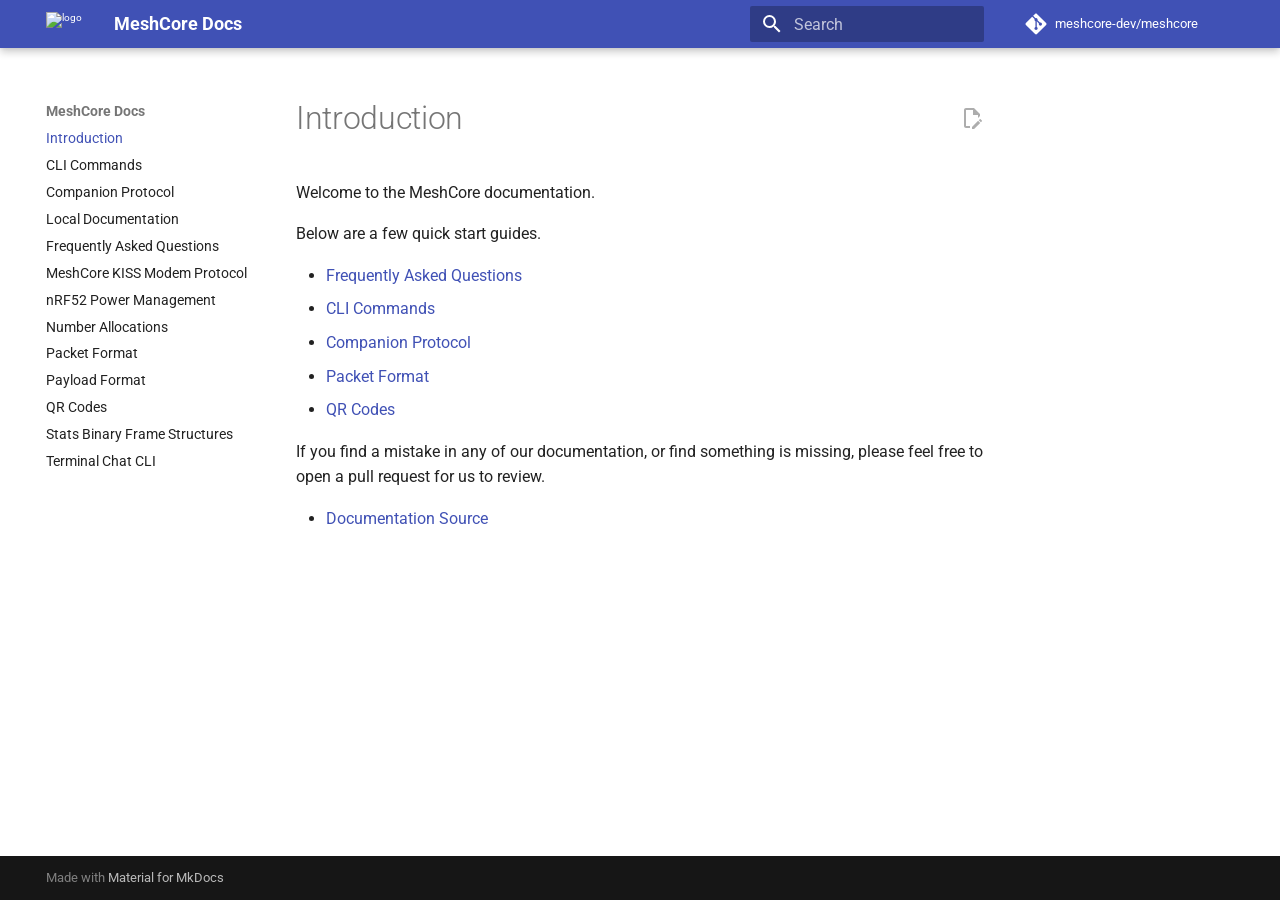
==== index.html @ 92b9f3ec "deploy: 4cf325d2e4109fc4795c13007605b199d496dbca" ====
<!doctype html>
<html lang="en" class="no-js">
  <head>
    
      <meta charset="utf-8">
      <meta name="viewport" content="width=device-width,initial-scale=1">
      
        <meta name="description" content="Documentation for the open source MeshCore firmware">
      
      
      
        <link rel="canonical" href="https://meshcore-dev.github.io/meshcore/">
      
      
      
        <link rel="next" href="cli_commands/">
      
      
        
      
      
      <link rel="icon" href="assets/images/favicon.png">
      <meta name="generator" content="mkdocs-1.6.1, mkdocs-material-9.7.7">
    
    
      
        <title>MeshCore Docs</title>
      
    
    
      <link rel="stylesheet" href="assets/stylesheets/main.ec1eaa64.min.css">
      
      


    
    
      
    
    
      
        
        
        <link rel="preconnect" href="https://fonts.gstatic.com" crossorigin>
        <link rel="stylesheet" href="https://fonts.googleapis.com/css?family=Roboto:300,300i,400,400i,700,700i%7CRoboto+Mono:400,400i,700,700i&display=fallback">
        <style>:root{--md-text-font:"Roboto";--md-code-font:"Roboto Mono"}</style>
      
    
    
      <link rel="stylesheet" href="_stylesheets/extra.css">
    
    <script>__md_scope=new URL(".",location),__md_hash=e=>[...e].reduce(((e,_)=>(e<<5)-e+_.charCodeAt(0)),0),__md_get=(e,_=localStorage,t=__md_scope)=>JSON.parse(_.getItem(t.pathname+"."+e)),__md_set=(e,_,t=localStorage,a=__md_scope)=>{try{t.setItem(a.pathname+"."+e,JSON.stringify(_))}catch(e){}}</script>
    
      

    
    
  </head>
  
  
    <body dir="ltr">
  
    
    <input class="md-toggle" data-md-toggle="drawer" type="checkbox" id="__drawer" autocomplete="off">
    <input class="md-toggle" data-md-toggle="search" type="checkbox" id="__search" autocomplete="off">
    <label class="md-overlay" for="__drawer"></label>
    <div data-md-component="skip">
      
        
        <a href="#introduction" class="md-skip">
          Skip to content
        </a>
      
    </div>
    <div data-md-component="announce">
      
    </div>
    
    
      

  

<header class="md-header md-header--shadow" data-md-component="header">
  <nav class="md-header__inner md-grid" aria-label="Header">
    <a href="." title="MeshCore Docs" class="md-header__button md-logo" aria-label="MeshCore Docs" data-md-component="logo">
      
  <img src="_assets/meshcore.svg" alt="logo">

    </a>
    <label class="md-header__button md-icon" for="__drawer">
      
      <svg xmlns="http://www.w3.org/2000/svg" viewBox="0 0 24 24"><path d="M3 6h18v2H3zm0 5h18v2H3zm0 5h18v2H3z"/></svg>
    </label>
    <div class="md-header__title" data-md-component="header-title">
      <div class="md-header__ellipsis">
        <div class="md-header__topic">
          <span class="md-ellipsis">
            MeshCore Docs
          </span>
        </div>
        <div class="md-header__topic" data-md-component="header-topic">
          <span class="md-ellipsis">
            
              Introduction
            
          </span>
        </div>
      </div>
    </div>
    
    
      <script>var palette=__md_get("__palette");if(palette&&palette.color){if("(prefers-color-scheme)"===palette.color.media){var media=matchMedia("(prefers-color-scheme: light)"),input=document.querySelector(media.matches?"[data-md-color-media='(prefers-color-scheme: light)']":"[data-md-color-media='(prefers-color-scheme: dark)']");palette.color.media=input.getAttribute("data-md-color-media"),palette.color.scheme=input.getAttribute("data-md-color-scheme"),palette.color.primary=input.getAttribute("data-md-color-primary"),palette.color.accent=input.getAttribute("data-md-color-accent")}for(var[key,value]of Object.entries(palette.color))document.body.setAttribute("data-md-color-"+key,value)}</script>
    
    
    
      
      
        <label class="md-header__button md-icon" for="__search">
          
          <svg xmlns="http://www.w3.org/2000/svg" viewBox="0 0 24 24"><path d="M9.5 3A6.5 6.5 0 0 1 16 9.5c0 1.61-.59 3.09-1.56 4.23l.27.27h.79l5 5-1.5 1.5-5-5v-.79l-.27-.27A6.52 6.52 0 0 1 9.5 16 6.5 6.5 0 0 1 3 9.5 6.5 6.5 0 0 1 9.5 3m0 2C7 5 5 7 5 9.5S7 14 9.5 14 14 12 14 9.5 12 5 9.5 5"/></svg>
        </label>
        <div class="md-search" data-md-component="search" role="dialog">
  <label class="md-search__overlay" for="__search"></label>
  <div class="md-search__inner" role="search">
    <form class="md-search__form" name="search">
      <input type="text" class="md-search__input" name="query" aria-label="Search" placeholder="Search" autocapitalize="off" autocorrect="off" autocomplete="off" spellcheck="false" data-md-component="search-query" required>
      <label class="md-search__icon md-icon" for="__search">
        
        <svg xmlns="http://www.w3.org/2000/svg" viewBox="0 0 24 24"><path d="M9.5 3A6.5 6.5 0 0 1 16 9.5c0 1.61-.59 3.09-1.56 4.23l.27.27h.79l5 5-1.5 1.5-5-5v-.79l-.27-.27A6.52 6.52 0 0 1 9.5 16 6.5 6.5 0 0 1 3 9.5 6.5 6.5 0 0 1 9.5 3m0 2C7 5 5 7 5 9.5S7 14 9.5 14 14 12 14 9.5 12 5 9.5 5"/></svg>
        
        <svg xmlns="http://www.w3.org/2000/svg" viewBox="0 0 24 24"><path d="M20 11v2H8l5.5 5.5-1.42 1.42L4.16 12l7.92-7.92L13.5 5.5 8 11z"/></svg>
      </label>
      <nav class="md-search__options" aria-label="Search">
        
        <button type="reset" class="md-search__icon md-icon" title="Clear" aria-label="Clear" tabindex="-1">
          
          <svg xmlns="http://www.w3.org/2000/svg" viewBox="0 0 24 24"><path d="M19 6.41 17.59 5 12 10.59 6.41 5 5 6.41 10.59 12 5 17.59 6.41 19 12 13.41 17.59 19 19 17.59 13.41 12z"/></svg>
        </button>
      </nav>
      
        <div class="md-search__suggest" data-md-component="search-suggest"></div>
      
    </form>
    <div class="md-search__output">
      <div class="md-search__scrollwrap" tabindex="0" data-md-scrollfix>
        <div class="md-search-result" data-md-component="search-result">
          <div class="md-search-result__meta">
            Initializing search
          </div>
          <ol class="md-search-result__list" role="presentation"></ol>
        </div>
      </div>
    </div>
  </div>
</div>
      
    
    
      <div class="md-header__source">
        <a href="https://github.com/meshcore-dev/meshcore/" title="Go to repository" class="md-source" data-md-component="source">
  <div class="md-source__icon md-icon">
    
    <svg xmlns="http://www.w3.org/2000/svg" viewBox="0 0 448 512"><!--! Font Awesome Free 7.1.0 by @fontawesome - https://fontawesome.com License - https://fontawesome.com/license/free (Icons: CC BY 4.0, Fonts: SIL OFL 1.1, Code: MIT License) Copyright 2025 Fonticons, Inc.--><path d="M439.6 236.1 244 40.5c-5.4-5.5-12.8-8.5-20.4-8.5s-15 3-20.4 8.4L162.5 81l51.5 51.5c27.1-9.1 52.7 16.8 43.4 43.7l49.7 49.7c34.2-11.8 61.2 31 35.5 56.7-26.5 26.5-70.2-2.9-56-37.3L240.3 199v121.9c25.3 12.5 22.3 41.8 9.1 55-6.4 6.4-15.2 10.1-24.3 10.1s-17.8-3.6-24.3-10.1c-17.6-17.6-11.1-46.9 11.2-56v-123c-20.8-8.5-24.6-30.7-18.6-45L142.6 101 8.5 235.1C3 240.6 0 247.9 0 255.5s3 15 8.5 20.4l195.6 195.7c5.4 5.4 12.7 8.4 20.4 8.4s15-3 20.4-8.4l194.7-194.7c5.4-5.4 8.4-12.8 8.4-20.4s-3-15-8.4-20.4"/></svg>
  </div>
  <div class="md-source__repository">
    meshcore-dev/meshcore
  </div>
</a>
      </div>
    
  </nav>
  
</header>
    
    <div class="md-container" data-md-component="container">
      
      
        
          
        
      
      <main class="md-main" data-md-component="main">
        <div class="md-main__inner md-grid">
          
            
              
              <div class="md-sidebar md-sidebar--primary" data-md-component="sidebar" data-md-type="navigation" >
                <div class="md-sidebar__scrollwrap">
                  <div class="md-sidebar__inner">
                    



<nav class="md-nav md-nav--primary" aria-label="Navigation" data-md-level="0">
  <label class="md-nav__title" for="__drawer">
    <a href="." title="MeshCore Docs" class="md-nav__button md-logo" aria-label="MeshCore Docs" data-md-component="logo">
      
  <img src="_assets/meshcore.svg" alt="logo">

    </a>
    MeshCore Docs
  </label>
  
    <div class="md-nav__source">
      <a href="https://github.com/meshcore-dev/meshcore/" title="Go to repository" class="md-source" data-md-component="source">
  <div class="md-source__icon md-icon">
    
    <svg xmlns="http://www.w3.org/2000/svg" viewBox="0 0 448 512"><!--! Font Awesome Free 7.1.0 by @fontawesome - https://fontawesome.com License - https://fontawesome.com/license/free (Icons: CC BY 4.0, Fonts: SIL OFL 1.1, Code: MIT License) Copyright 2025 Fonticons, Inc.--><path d="M439.6 236.1 244 40.5c-5.4-5.5-12.8-8.5-20.4-8.5s-15 3-20.4 8.4L162.5 81l51.5 51.5c27.1-9.1 52.7 16.8 43.4 43.7l49.7 49.7c34.2-11.8 61.2 31 35.5 56.7-26.5 26.5-70.2-2.9-56-37.3L240.3 199v121.9c25.3 12.5 22.3 41.8 9.1 55-6.4 6.4-15.2 10.1-24.3 10.1s-17.8-3.6-24.3-10.1c-17.6-17.6-11.1-46.9 11.2-56v-123c-20.8-8.5-24.6-30.7-18.6-45L142.6 101 8.5 235.1C3 240.6 0 247.9 0 255.5s3 15 8.5 20.4l195.6 195.7c5.4 5.4 12.7 8.4 20.4 8.4s15-3 20.4-8.4l194.7-194.7c5.4-5.4 8.4-12.8 8.4-20.4s-3-15-8.4-20.4"/></svg>
  </div>
  <div class="md-source__repository">
    meshcore-dev/meshcore
  </div>
</a>
    </div>
  
  <ul class="md-nav__list" data-md-scrollfix>
    
      
      
  
  
    
  
  
  
    <li class="md-nav__item md-nav__item--active">
      
      <input class="md-nav__toggle md-toggle" type="checkbox" id="__toc">
      
      
        
      
      
      <a href="." class="md-nav__link md-nav__link--active">
        
  
  
  <span class="md-ellipsis">
    
  
    Introduction
  

    
  </span>
  
  

      </a>
      
    </li>
  

    
      
      
  
  
  
  
    <li class="md-nav__item">
      <a href="cli_commands/" class="md-nav__link">
        
  
  
  <span class="md-ellipsis">
    
  
    CLI Commands
  

    
  </span>
  
  

      </a>
    </li>
  

    
      
      
  
  
  
  
    <li class="md-nav__item">
      <a href="companion_protocol/" class="md-nav__link">
        
  
  
  <span class="md-ellipsis">
    
  
    Companion Protocol
  

    
  </span>
  
  

      </a>
    </li>
  

    
      
      
  
  
  
  
    <li class="md-nav__item">
      <a href="docs/" class="md-nav__link">
        
  
  
  <span class="md-ellipsis">
    
  
    Local Documentation
  

    
  </span>
  
  

      </a>
    </li>
  

    
      
      
  
  
  
  
    <li class="md-nav__item">
      <a href="faq/" class="md-nav__link">
        
  
  
  <span class="md-ellipsis">
    
  
    Frequently Asked Questions
  

    
  </span>
  
  

      </a>
    </li>
  

    
      
      
  
  
  
  
    <li class="md-nav__item">
      <a href="kiss_modem_protocol/" class="md-nav__link">
        
  
  
  <span class="md-ellipsis">
    
  
    MeshCore KISS Modem Protocol
  

    
  </span>
  
  

      </a>
    </li>
  

    
      
      
  
  
  
  
    <li class="md-nav__item">
      <a href="nrf52_power_management/" class="md-nav__link">
        
  
  
  <span class="md-ellipsis">
    
  
    nRF52 Power Management
  

    
  </span>
  
  

      </a>
    </li>
  

    
      
      
  
  
  
  
    <li class="md-nav__item">
      <a href="number_allocations/" class="md-nav__link">
        
  
  
  <span class="md-ellipsis">
    
  
    Number Allocations
  

    
  </span>
  
  

      </a>
    </li>
  

    
      
      
  
  
  
  
    <li class="md-nav__item">
      <a href="packet_format/" class="md-nav__link">
        
  
  
  <span class="md-ellipsis">
    
  
    Packet Format
  

    
  </span>
  
  

      </a>
    </li>
  

    
      
      
  
  
  
  
    <li class="md-nav__item">
      <a href="payloads/" class="md-nav__link">
        
  
  
  <span class="md-ellipsis">
    
  
    Payload Format
  

    
  </span>
  
  

      </a>
    </li>
  

    
      
      
  
  
  
  
    <li class="md-nav__item">
      <a href="qr_codes/" class="md-nav__link">
        
  
  
  <span class="md-ellipsis">
    
  
    QR Codes
  

    
  </span>
  
  

      </a>
    </li>
  

    
      
      
  
  
  
  
    <li class="md-nav__item">
      <a href="stats_binary_frames/" class="md-nav__link">
        
  
  
  <span class="md-ellipsis">
    
  
    Stats Binary Frame Structures
  

    
  </span>
  
  

      </a>
    </li>
  

    
      
      
  
  
  
  
    <li class="md-nav__item">
      <a href="terminal_chat_cli/" class="md-nav__link">
        
  
  
  <span class="md-ellipsis">
    
  
    Terminal Chat CLI
  

    
  </span>
  
  

      </a>
    </li>
  

    
  </ul>
</nav>
                  </div>
                </div>
              </div>
            
            
              
              <div class="md-sidebar md-sidebar--secondary" data-md-component="sidebar" data-md-type="toc" >
                <div class="md-sidebar__scrollwrap">
                  <div class="md-sidebar__inner">
                    

<nav class="md-nav md-nav--secondary" aria-label="Table of contents">
  
  
  
    
  
  
</nav>
                  </div>
                </div>
              </div>
            
          
          
            <div class="md-content" data-md-component="content">
              
              <article class="md-content__inner md-typeset">
                
                  


  
    <a href="https://github.com/meshcore-dev/meshcore/edit/main/docs/index.md" title="Edit this page" class="md-content__button md-icon" rel="edit">
      
      <svg xmlns="http://www.w3.org/2000/svg" viewBox="0 0 24 24"><path d="M10 20H6V4h7v5h5v3.1l2-2V8l-6-6H6c-1.1 0-2 .9-2 2v16c0 1.1.9 2 2 2h4zm10.2-7c.1 0 .3.1.4.2l1.3 1.3c.2.2.2.6 0 .8l-1 1-2.1-2.1 1-1c.1-.1.2-.2.4-.2m0 3.9L14.1 23H12v-2.1l6.1-6.1z"/></svg>
    </a>
  
  


<h1 id="introduction">Introduction</h1>
<p>Welcome to the MeshCore documentation.</p>
<p>Below are a few quick start guides.</p>
<ul>
<li><a href="faq/">Frequently Asked Questions</a></li>
<li><a href="cli_commands/">CLI Commands</a></li>
<li><a href="companion_protocol/">Companion Protocol</a></li>
<li><a href="packet_format/">Packet Format</a></li>
<li><a href="qr_codes/">QR Codes</a></li>
</ul>
<p>If you find a mistake in any of our documentation, or find something is missing, please feel free to open a pull request for us to review.</p>
<ul>
<li><a href="https://github.com/meshcore-dev/MeshCore/tree/main/docs">Documentation Source</a></li>
</ul>












                
              </article>
            </div>
          
          
<script>var target=document.getElementById(location.hash.slice(1));target&&target.name&&(target.checked=target.name.startsWith("__tabbed_"))</script>
        </div>
        
      </main>
      
        <footer class="md-footer">
  
  <div class="md-footer-meta md-typeset">
    <div class="md-footer-meta__inner md-grid">
      <div class="md-copyright">
  
  
    Made with
    <a href="https://squidfunk.github.io/mkdocs-material/" target="_blank" rel="noopener">
      Material for MkDocs
    </a>
  
</div>
      
    </div>
  </div>
</footer>
      
    </div>
    <div class="md-dialog" data-md-component="dialog">
      <div class="md-dialog__inner md-typeset"></div>
    </div>
    
    
    
      
      
      <script id="__config" type="application/json">{"annotate": null, "base": ".", "features": ["content.action.edit", "content.code.copy", "search.highlight", "search.suggest"], "search": "assets/javascripts/workers/search.2c215733.min.js", "tags": null, "translations": {"clipboard.copied": "Copied to clipboard", "clipboard.copy": "Copy to clipboard", "search.result.more.one": "1 more on this page", "search.result.more.other": "# more on this page", "search.result.none": "No matching documents", "search.result.one": "1 matching document", "search.result.other": "# matching documents", "search.result.placeholder": "Type to start searching", "search.result.term.missing": "Missing", "select.version": "Select version"}, "version": null}</script>
    
    
      <script src="assets/javascripts/bundle.d7400e89.min.js"></script>
      
    
  </body>
</html>
---- assets/stylesheets/main.ec1eaa64.min.css ----
@charset "UTF-8";html{-webkit-text-size-adjust:none;-moz-text-size-adjust:none;text-size-adjust:none;box-sizing:border-box}*,:after,:before{box-sizing:inherit}@media (prefers-reduced-motion){*,:after,:before{transition:none!important}}body{margin:0}a,button,input,label{-webkit-tap-highlight-color:transparent}a{color:inherit;text-decoration:none}hr{border:0;box-sizing:initial;display:block;height:.05rem;overflow:visible;padding:0}small{font-size:80%}sub,sup{line-height:1em}img{border-style:none}table{border-collapse:initial;border-spacing:0}td,th{font-weight:400;vertical-align:top}button{background:#0000;border:0;font-family:inherit;font-size:inherit;margin:0;padding:0}input{border:0;outline:none}:root{--md-primary-fg-color:#4051b5;--md-primary-fg-color--light:#5d6cc0;--md-primary-fg-color--dark:#303fa1;--md-primary-bg-color:#fff;--md-primary-bg-color--light:#ffffffb3;--md-accent-fg-color:#526cfe;--md-accent-fg-color--transparent:#526cfe1a;--md-accent-bg-color:#fff;--md-accent-bg-color--light:#ffffffb3}[data-md-color-scheme=default]{color-scheme:light}[data-md-color-scheme=default] img[src$="#gh-dark-mode-only"],[data-md-color-scheme=default] img[src$="#only-dark"]{display:none}:root,[data-md-color-scheme=default]{--md-hue:225deg;--md-default-fg-color:#000000de;--md-default-fg-color--light:#0000008a;--md-default-fg-color--lighter:#00000052;--md-default-fg-color--lightest:#00000012;--md-default-bg-color:#fff;--md-default-bg-color--light:#ffffffb3;--md-default-bg-color--lighter:#ffffff4d;--md-default-bg-color--lightest:#ffffff1f;--md-code-fg-color:#36464e;--md-code-bg-color:#f5f5f5;--md-code-bg-color--light:#f5f5f5b3;--md-code-bg-color--lighter:#f5f5f54d;--md-code-hl-color:#4287ff;--md-code-hl-color--light:#4287ff1a;--md-code-hl-number-color:#d52a2a;--md-code-hl-special-color:#db1457;--md-code-hl-function-color:#a846b9;--md-code-hl-constant-color:#6e59d9;--md-code-hl-keyword-color:#3f6ec6;--md-code-hl-string-color:#1c7d4d;--md-code-hl-name-color:var(--md-code-fg-color);--md-code-hl-operator-color:var(--md-default-fg-color--light);--md-code-hl-punctuation-color:var(--md-default-fg-color--light);--md-code-hl-comment-color:var(--md-default-fg-color--light);--md-code-hl-generic-color:var(--md-default-fg-color--light);--md-code-hl-variable-color:var(--md-default-fg-color--light);--md-typeset-color:var(--md-default-fg-color);--md-typeset-a-color:var(--md-primary-fg-color);--md-typeset-del-color:#f5503d26;--md-typeset-ins-color:#0bd57026;--md-typeset-kbd-color:#fafafa;--md-typeset-kbd-accent-color:#fff;--md-typeset-kbd-border-color:#b8b8b8;--md-typeset-mark-color:#ffff0080;--md-typeset-table-color:#0000001f;--md-typeset-table-color--light:rgba(0,0,0,.035);--md-admonition-fg-color:var(--md-default-fg-color);--md-admonition-bg-color:var(--md-default-bg-color);--md-warning-fg-color:#000000de;--md-warning-bg-color:#ff9;--md-footer-fg-color:#fff;--md-footer-fg-color--light:#ffffffb3;--md-footer-fg-color--lighter:#ffffff73;--md-footer-bg-color:#000000de;--md-footer-bg-color--dark:#00000052;--md-shadow-z1:0 0.2rem 0.5rem #0000000d,0 0 0.05rem #0000001a;--md-shadow-z2:0 0.2rem 0.5rem #0000001a,0 0 0.05rem #00000040;--md-shadow-z3:0 0.2rem 0.5rem #0003,0 0 0.05rem #00000059}.md-icon svg{fill:currentcolor;display:block;height:1.2rem;width:1.2rem}body{-webkit-font-smoothing:antialiased;-moz-osx-font-smoothing:grayscale;--md-text-font-family:var(--md-text-font,_),-apple-system,BlinkMacSystemFont,Helvetica,Arial,sans-serif;--md-code-font-family:var(--md-code-font,_),SFMono-Regular,Consolas,Menlo,monospace}aside,body,input{font-feature-settings:"kern","liga";color:var(--md-typeset-color);font-family:var(--md-text-font-family)}code,kbd,pre{font-feature-settings:"kern";font-family:var(--md-code-font-family)}:root{--md-typeset-table-sort-icon:url('data:image/svg+xml;charset=utf-8,<svg xmlns="http://www.w3.org/2000/svg" viewBox="0 0 24 24"><path d="m18 21-4-4h3V7h-3l4-4 4 4h-3v10h3M2 19v-2h10v2M2 13v-2h7v2M2 7V5h4v2z"/></svg>');--md-typeset-table-sort-icon--asc:url('data:image/svg+xml;charset=utf-8,<svg xmlns="http://www.w3.org/2000/svg" viewBox="0 0 24 24"><path d="M19 17h3l-4 4-4-4h3V3h2M2 17h10v2H2M6 5v2H2V5m0 6h7v2H2z"/></svg>');--md-typeset-table-sort-icon--desc:url('data:image/svg+xml;charset=utf-8,<svg xmlns="http://www.w3.org/2000/svg" viewBox="0 0 24 24"><path d="M19 7h3l-4-4-4 4h3v14h2M2 17h10v2H2M6 5v2H2V5m0 6h7v2H2z"/></svg>')}.md-typeset{-webkit-print-color-adjust:exact;color-adjust:exact;font-size:.8rem;line-height:1.6;overflow-wrap:break-word}@media print{.md-typeset{font-size:.68rem}}.md-typeset blockquote,.md-typeset dl,.md-typeset figure,.md-typeset ol,.md-typeset pre,.md-typeset ul{margin-bottom:1em;margin-top:1em}.md-typeset h1{color:var(--md-default-fg-color--light);font-size:2em;line-height:1.3;margin:0 0 1.25em}.md-typeset h1,.md-typeset h2{font-weight:300;letter-spacing:-.01em}.md-typeset h2{font-size:1.5625em;line-height:1.4;margin:1.6em 0 .64em}.md-typeset h3{font-size:1.25em;font-weight:400;letter-spacing:-.01em;line-height:1.5;margin:1.6em 0 .8em}.md-typeset h2+h3{margin-top:.8em}.md-typeset h4{font-weight:700;letter-spacing:-.01em;margin:1em 0}.md-typeset h5,.md-typeset h6{color:var(--md-default-fg-color--light);font-size:.8em;font-weight:700;letter-spacing:-.01em;margin:1.25em 0}.md-typeset h5{text-transform:uppercase}.md-typeset h5 code{text-transform:none}.md-typeset hr{border-bottom:.05rem solid var(--md-default-fg-color--lightest);display:flow-root;margin:1.5em 0}.md-typeset a{color:var(--md-typeset-a-color);word-break:break-word}.md-typeset a,.md-typeset a:before{transition:color 125ms}.md-typeset a:focus,.md-typeset a:hover{color:var(--md-accent-fg-color)}.md-typeset a:focus code,.md-typeset a:hover code{background-color:var(--md-accent-fg-color--transparent);color:var(--md-accent-fg-color)}.md-typeset a code{color:var(--md-typeset-a-color)}.md-typeset a.focus-visible{outline-color:var(--md-accent-fg-color);outline-offset:.2rem}.md-typeset code,.md-typeset kbd,.md-typeset pre{color:var(--md-code-fg-color);direction:ltr;font-variant-ligatures:none;transition:background-color 125ms}@media print{.md-typeset code,.md-typeset kbd,.md-typeset pre{white-space:pre-wrap}}.md-typeset code{background-color:var(--md-code-bg-color);border-radius:.1rem;-webkit-box-decoration-break:clone;box-decoration-break:clone;font-size:.85em;padding:0 .2941176471em;transition:color 125ms,background-color 125ms;word-break:break-word}.md-typeset code:not(.focus-visible){-webkit-tap-highlight-color:transparent;outline:none}.md-typeset pre{display:flow-root;line-height:1.4;position:relative}.md-typeset pre>code{-webkit-box-decoration-break:slice;box-decoration-break:slice;box-shadow:none;display:block;margin:0;outline-color:var(--md-accent-fg-color);overflow:auto;padding:.7720588235em 1.1764705882em;scrollbar-color:var(--md-default-fg-color--lighter) #0000;scrollbar-width:thin;touch-action:auto;word-break:normal}.md-typeset pre>code:hover{scrollbar-color:var(--md-accent-fg-color) #0000}.md-typeset pre>code::-webkit-scrollbar{height:.2rem;width:.2rem}.md-typeset pre>code::-webkit-scrollbar-thumb{background-color:var(--md-default-fg-color--lighter)}.md-typeset pre>code::-webkit-scrollbar-thumb:hover{background-color:var(--md-accent-fg-color)}.md-typeset kbd{background-color:var(--md-typeset-kbd-color);border-radius:.1rem;box-shadow:0 .1rem 0 .05rem var(--md-typeset-kbd-border-color),0 .1rem 0 var(--md-typeset-kbd-border-color),0 -.1rem .2rem var(--md-typeset-kbd-accent-color) inset;color:var(--md-default-fg-color);display:inline-block;font-size:.75em;padding:0 .6666666667em;vertical-align:text-top;word-break:break-word}.md-typeset mark{background-color:var(--md-typeset-mark-color);-webkit-box-decoration-break:clone;box-decoration-break:clone;color:inherit;word-break:break-word}.md-typeset abbr{cursor:help;text-decoration:none}.md-typeset [data-preview],.md-typeset abbr{border-bottom:.05rem dotted var(--md-default-fg-color--light)}.md-typeset small{opacity:.75}[dir=ltr] .md-typeset sub,[dir=ltr] .md-typeset sup{margin-left:.078125em}[dir=rtl] .md-typeset sub,[dir=rtl] .md-typeset sup{margin-right:.078125em}[dir=ltr] .md-typeset blockquote{padding-left:.6rem}[dir=rtl] .md-typeset blockquote{padding-right:.6rem}[dir=ltr] .md-typeset blockquote{border-left:.2rem solid var(--md-default-fg-color--lighter)}[dir=rtl] .md-typeset blockquote{border-right:.2rem solid var(--md-default-fg-color--lighter)}.md-typeset blockquote{color:var(--md-default-fg-color--light);margin-left:0;margin-right:0}.md-typeset ul{list-style-type:disc}.md-typeset ul[type]{list-style-type:revert-layer}[dir=ltr] .md-typeset ol,[dir=ltr] .md-typeset ul{margin-left:.625em}[dir=rtl] .md-typeset ol,[dir=rtl] .md-typeset ul{margin-right:.625em}.md-typeset ol,.md-typeset ul{padding:0}.md-typeset ol:not([hidden]),.md-typeset ul:not([hidden]){display:flow-root}.md-typeset ol ol,.md-typeset ul ol{list-style-type:lower-alpha}.md-typeset ol ol ol,.md-typeset ul ol ol{list-style-type:lower-roman}.md-typeset ol ol ol ol,.md-typeset ul ol ol ol{list-style-type:upper-alpha}.md-typeset ol ol ol ol ol,.md-typeset ul ol ol ol ol{list-style-type:upper-roman}.md-typeset ol[type],.md-typeset ul[type]{list-style-type:revert-layer}[dir=ltr] .md-typeset ol li,[dir=ltr] .md-typeset ul li{margin-left:1.25em}[dir=rtl] .md-typeset ol li,[dir=rtl] .md-typeset ul li{margin-right:1.25em}.md-typeset ol li,.md-typeset ul li{margin-bottom:.5em}.md-typeset ol li blockquote,.md-typeset ol li p,.md-typeset ul li blockquote,.md-typeset ul li p{margin:.5em 0}.md-typeset ol li:last-child,.md-typeset ul li:last-child{margin-bottom:0}[dir=ltr] .md-typeset ol li ol,[dir=ltr] .md-typeset ol li ul,[dir=ltr] .md-typeset ul li ol,[dir=ltr] .md-typeset ul li ul{margin-left:.625em}[dir=rtl] .md-typeset ol li ol,[dir=rtl] .md-typeset ol li ul,[dir=rtl] .md-typeset ul li ol,[dir=rtl] .md-typeset ul li ul{margin-right:.625em}.md-typeset ol li ol,.md-typeset ol li ul,.md-typeset ul li ol,.md-typeset ul li ul{margin-bottom:.5em;margin-top:.5em}[dir=ltr] .md-typeset dd{margin-left:1.875em}[dir=rtl] .md-typeset dd{margin-right:1.875em}.md-typeset dd{margin-bottom:1.5em;margin-top:1em}.md-typeset img,.md-typeset svg,.md-typeset video{height:auto;max-width:100%}.md-typeset img[align=left]{margin:1em 1em 1em 0}.md-typeset img[align=right]{margin:1em 0 1em 1em}.md-typeset img[align]:only-child{margin-top:0}.md-typeset figure{display:flow-root;margin:1em auto;max-width:100%;text-align:center;width:fit-content}.md-typeset figure img{display:block;margin:0 auto}.md-typeset figcaption{font-style:italic;margin:1em auto;max-width:24rem}.md-typeset iframe{max-width:100%}.md-typeset table:not([class]){background-color:var(--md-default-bg-color);border:.05rem solid var(--md-typeset-table-color);border-radius:.1rem;display:inline-block;font-size:.64rem;max-width:100%;overflow:auto;touch-action:auto}@media print{.md-typeset table:not([class]){display:table}}.md-typeset table:not([class])+*{margin-top:1.5em}.md-typeset table:not([class]) td>:first-child,.md-typeset table:not([class]) th>:first-child{margin-top:0}.md-typeset table:not([class]) td>:last-child,.md-typeset table:not([class]) th>:last-child{margin-bottom:0}.md-typeset table:not([class]) td:not([align]),.md-typeset table:not([class]) th:not([align]){text-align:left}[dir=rtl] .md-typeset table:not([class]) td:not([align]),[dir=rtl] .md-typeset table:not([class]) th:not([align]){text-align:right}.md-typeset table:not([class]) th{font-weight:700;min-width:5rem;padding:.9375em 1.25em;vertical-align:top}.md-typeset table:not([class]) td{border-top:.05rem solid var(--md-typeset-table-color);padding:.9375em 1.25em;vertical-align:top}.md-typeset table:not([class]) tbody tr{transition:background-color 125ms}.md-typeset table:not([class]) tbody tr:hover{background-color:var(--md-typeset-table-color--light);box-shadow:0 .05rem 0 var(--md-default-bg-color) inset}.md-typeset table:not([class]) a{word-break:normal}.md-typeset table th[role=columnheader]{cursor:pointer}[dir=ltr] .md-typeset table th[role=columnheader]:after{margin-left:.5em}[dir=rtl] .md-typeset table th[role=columnheader]:after{margin-right:.5em}.md-typeset table th[role=columnheader]:after{content:"";display:inline-block;height:1.2em;-webkit-mask-image:var(--md-typeset-table-sort-icon);mask-image:var(--md-typeset-table-sort-icon);-webkit-mask-repeat:no-repeat;mask-repeat:no-repeat;-webkit-mask-size:contain;mask-size:contain;transition:background-color 125ms;vertical-align:text-bottom;width:1.2em}.md-typeset table th[role=columnheader]:hover:after{background-color:var(--md-default-fg-color--lighter)}.md-typeset table th[role=columnheader][aria-sort=ascending]:after{background-color:var(--md-default-fg-color--light);-webkit-mask-image:var(--md-typeset-table-sort-icon--asc);mask-image:var(--md-typeset-table-sort-icon--asc)}.md-typeset table th[role=columnheader][aria-sort=descending]:after{background-color:var(--md-default-fg-color--light);-webkit-mask-image:var(--md-typeset-table-sort-icon--desc);mask-image:var(--md-typeset-table-sort-icon--desc)}.md-typeset__scrollwrap{margin:1em -.8rem;overflow-x:auto;touch-action:auto}.md-typeset__table{display:inline-block;margin-bottom:.5em;padding:0 .8rem}@media print{.md-typeset__table{display:block}}html .md-typeset__table table{display:table;margin:0;overflow:hidden;width:100%}@media screen and (max-width:44.984375em){.md-content__inner>pre{margin:1em -.8rem}.md-content__inner>pre code{border-radius:0}}.md-typeset .md-author{border-radius:100%;display:block;flex-shrink:0;height:1.6rem;overflow:hidden;position:relative;transition:color 125ms,transform 125ms;width:1.6rem}.md-typeset .md-author img{display:block}.md-typeset .md-author--more{background:var(--md-default-fg-color--lightest);color:var(--md-default-fg-color--lighter);font-size:.6rem;font-weight:700;line-height:1.6rem;text-align:center}.md-typeset .md-author--long{height:2.4rem;width:2.4rem}.md-typeset a.md-author{transform:scale(1)}.md-typeset a.md-author img{border-radius:100%;filter:grayscale(100%) opacity(75%);transition:filter 125ms}.md-typeset a.md-author:focus,.md-typeset a.md-author:hover{transform:scale(1.1);z-index:1}.md-typeset a.md-author:focus img,.md-typeset a.md-author:hover img{filter:grayscale(0)}.md-banner{background-color:var(--md-footer-bg-color);color:var(--md-footer-fg-color);overflow:auto}@media print{.md-banner{display:none}}.md-banner--warning{background-color:var(--md-warning-bg-color);color:var(--md-warning-fg-color)}.md-banner__inner{font-size:.7rem;margin:.6rem auto;padding:0 .8rem}[dir=ltr] .md-banner__button{float:right}[dir=rtl] .md-banner__button{float:left}.md-banner__button{color:inherit;cursor:pointer;transition:opacity .25s}.no-js .md-banner__button{display:none}.md-banner__button:hover{opacity:.7}html{font-size:125%;height:100%;overflow-x:hidden}@media screen and (min-width:100em){html{font-size:137.5%}}@media screen and (min-width:125em){html{font-size:150%}}body{background-color:var(--md-default-bg-color);display:flex;flex-direction:column;font-size:.5rem;min-height:100%;position:relative;width:100%}@media print{body{display:block}}@media screen and (max-width:59.984375em){body[data-md-scrolllock]{position:fixed}}.md-grid{margin-left:auto;margin-right:auto;max-width:61rem}.md-container{display:flex;flex-direction:column;flex-grow:1}@media print{.md-container{display:block}}.md-main{flex-grow:1}.md-main__inner{display:flex;height:100%;margin-top:1.5rem}.md-ellipsis{overflow:hidden;text-overflow:ellipsis}.md-toggle{display:none}.md-option{height:0;opacity:0;position:absolute;width:0}.md-option:checked+label:not([hidden]){display:block}.md-option.focus-visible+label{outline-color:var(--md-accent-fg-color);outline-style:auto}.md-skip{background-color:var(--md-default-fg-color);border-radius:.1rem;color:var(--md-default-bg-color);font-size:.64rem;margin:.5rem;opacity:0;outline-color:var(--md-accent-fg-color);padding:.3rem .5rem;position:fixed;transform:translateY(.4rem);z-index:-1}.md-skip:focus{opacity:1;transform:translateY(0);transition:transform .25s cubic-bezier(.4,0,.2,1),opacity 175ms 75ms;z-index:10}@page{margin:25mm}:root{--md-clipboard-icon:url('data:image/svg+xml;charset=utf-8,<svg xmlns="http://www.w3.org/2000/svg" viewBox="0 0 24 24"><path d="M19 21H8V7h11m0-2H8a2 2 0 0 0-2 2v14a2 2 0 0 0 2 2h11a2 2 0 0 0 2-2V7a2 2 0 0 0-2-2m-3-4H4a2 2 0 0 0-2 2v14h2V3h12z"/></svg>')}.md-clipboard{border-radius:.1rem;color:var(--md-default-fg-color--lightest);cursor:pointer;height:1.5em;outline-color:var(--md-accent-fg-color);outline-offset:.1rem;transition:color .25s;width:1.5em;z-index:1}@media print{.md-clipboard{display:none}}.md-clipboard:not(.focus-visible){-webkit-tap-highlight-color:transparent;outline:none}:hover>.md-clipboard{color:var(--md-default-fg-color--light)}.md-clipboard:focus,.md-clipboard:hover{color:var(--md-accent-fg-color)}.md-clipboard:after{background-color:currentcolor;content:"";display:block;height:1.125em;margin:0 auto;-webkit-mask-image:var(--md-clipboard-icon);mask-image:var(--md-clipboard-icon);-webkit-mask-position:center;mask-position:center;-webkit-mask-repeat:no-repeat;mask-repeat:no-repeat;-webkit-mask-size:contain;mask-size:contain;width:1.125em}.md-clipboard--inline{cursor:pointer}.md-clipboard--inline code{transition:color .25s,background-color .25s}.md-clipboard--inline:focus code,.md-clipboard--inline:hover code{background-color:var(--md-accent-fg-color--transparent);color:var(--md-accent-fg-color)}:root{--md-code-select-icon:url('data:image/svg+xml;charset=utf-8,<svg xmlns="http://www.w3.org/2000/svg" viewBox="0 0 24 24"><path d="M19 19h-4v2h4c1.1 0 2-.9 2-2v-4h-2m0-12h-4v2h4v4h2V5c0-1.1-.9-2-2-2M5 5h4V3H5c-1.1 0-2 .9-2 2v4h2m0 6H3v4c0 1.1.9 2 2 2h4v-2H5zm2-4h2v2H7zm4 0h2v2h-2zm4 0h2v2h-2zM7 7h2v2H7zm4 0h2v2h-2zm4 0h2v2h-2zm-8 8h2v2H7zm4 0h2v2h-2zm4 0h2v2h-2z"/></svg>');--md-code-copy-icon:url('data:image/svg+xml;charset=utf-8,<svg xmlns="http://www.w3.org/2000/svg" viewBox="0 0 24 24"><path d="M19 21H8V7h11m0-2H8a2 2 0 0 0-2 2v14a2 2 0 0 0 2 2h11a2 2 0 0 0 2-2V7a2 2 0 0 0-2-2m-3-4H4a2 2 0 0 0-2 2v14h2V3h12z"/></svg>')}.md-typeset .md-code__content{display:grid}.md-code__nav{background-color:var(--md-code-bg-color--lighter);border-radius:.1rem;display:flex;gap:.2rem;padding:.2rem;position:absolute;right:.25em;top:.25em;transition:background-color .25s;z-index:1}:hover>.md-code__nav{background-color:var(--md-code-bg-color--light)}.md-code__button{color:var(--md-default-fg-color--lightest);cursor:pointer;display:block;height:1.5em;outline-color:var(--md-accent-fg-color);outline-offset:.1rem;transition:color .25s;width:1.5em}:hover>*>.md-code__button{color:var(--md-default-fg-color--light)}.md-code__button.focus-visible,.md-code__button:hover{color:var(--md-accent-fg-color)}.md-code__button--active{color:var(--md-default-fg-color)!important}.md-code__button:after{background-color:currentcolor;content:"";display:block;height:1.125em;margin:0 auto;-webkit-mask-position:center;mask-position:center;-webkit-mask-repeat:no-repeat;mask-repeat:no-repeat;-webkit-mask-size:contain;mask-size:contain;width:1.125em}.md-code__button[data-md-type=select]:after{-webkit-mask-image:var(--md-code-select-icon);mask-image:var(--md-code-select-icon)}.md-code__button[data-md-type=copy]:after{-webkit-mask-image:var(--md-code-copy-icon);mask-image:var(--md-code-copy-icon)}@keyframes consent{0%{opacity:0;transform:translateY(100%)}to{opacity:1;transform:translateY(0)}}@keyframes overlay{0%{opacity:0}to{opacity:1}}.md-consent__overlay{animation:overlay .25s both;-webkit-backdrop-filter:blur(.1rem);backdrop-filter:blur(.1rem);background-color:#0000008a;height:100%;opacity:1;position:fixed;top:0;width:100%;z-index:5}.md-consent__inner{animation:consent .5s cubic-bezier(.1,.7,.1,1) both;background-color:var(--md-default-bg-color);border:0;border-radius:.1rem;bottom:0;box-shadow:0 0 .2rem #0000001a,0 .2rem .4rem #0003;max-height:100%;overflow:auto;padding:0;position:fixed;width:100%;z-index:5}.md-consent__form{padding:.8rem}.md-consent__settings{display:none;margin:1em 0}input:checked+.md-consent__settings{display:block}.md-consent__controls{margin-bottom:.8rem}.md-typeset .md-consent__controls .md-button{display:inline}@media screen and (max-width:44.984375em){.md-typeset .md-consent__controls .md-button{display:block;margin-top:.4rem;text-align:center;width:100%}}.md-consent label{cursor:pointer}.md-content{flex-grow:1;min-width:0}.md-content__inner{margin:0 .8rem 1.2rem;padding-top:.6rem}@media screen and (min-width:76.25em){[dir=ltr] .md-sidebar--primary:not([hidden])~.md-content>.md-content__inner{margin-left:1.2rem}[dir=ltr] .md-sidebar--secondary:not([hidden])~.md-content>.md-content__inner,[dir=rtl] .md-sidebar--primary:not([hidden])~.md-content>.md-content__inner{margin-right:1.2rem}[dir=rtl] .md-sidebar--secondary:not([hidden])~.md-content>.md-content__inner{margin-left:1.2rem}}.md-content__inner:before{content:"";display:block;height:.4rem}.md-content__inner>:last-child{margin-bottom:0}[dir=ltr] .md-content__button{float:right}[dir=rtl] .md-content__button{float:left}[dir=ltr] .md-content__button{margin-left:.4rem}[dir=rtl] .md-content__button{margin-right:.4rem}.md-content__button{margin:.4rem 0;padding:0}@media print{.md-content__button{display:none}}.md-typeset .md-content__button{color:var(--md-default-fg-color--lighter)}.md-content__button svg{display:inline;vertical-align:top}[dir=rtl] .md-content__button svg{transform:scaleX(-1)}[dir=ltr] .md-dialog{right:.8rem}[dir=rtl] .md-dialog{left:.8rem}.md-dialog{background-color:var(--md-default-fg-color);border-radius:.1rem;bottom:.8rem;box-shadow:var(--md-shadow-z3);min-width:11.1rem;opacity:0;padding:.4rem .6rem;pointer-events:none;position:fixed;transform:translateY(100%);transition:transform 0ms .4s,opacity .4s;z-index:4}@media print{.md-dialog{display:none}}.md-dialog--active{opacity:1;pointer-events:auto;transform:translateY(0);transition:transform .4s cubic-bezier(.075,.85,.175,1),opacity .4s}.md-dialog__inner{color:var(--md-default-bg-color);font-size:.7rem}.md-feedback{margin:2em 0 1em;text-align:center}.md-feedback fieldset{border:none;margin:0;padding:0}.md-feedback__title{font-weight:700;margin:1em auto}.md-feedback__inner{position:relative}.md-feedback__list{display:flex;flex-wrap:wrap;place-content:baseline center;position:relative}.md-feedback__list:hover .md-icon:not(:disabled){color:var(--md-default-fg-color--lighter)}:disabled .md-feedback__list{min-height:1.8rem}.md-feedback__icon{color:var(--md-default-fg-color--light);cursor:pointer;flex-shrink:0;margin:0 .1rem;transition:color 125ms}.md-feedback__icon:not(:disabled).md-icon:hover{color:var(--md-accent-fg-color)}.md-feedback__icon:disabled{color:var(--md-default-fg-color--lightest);pointer-events:none}.md-feedback__note{opacity:0;position:relative;transform:translateY(.4rem);transition:transform .4s cubic-bezier(.1,.7,.1,1),opacity .15s}.md-feedback__note>*{margin:0 auto;max-width:16rem}:disabled .md-feedback__note{opacity:1;transform:translateY(0)}@media print{.md-feedback{display:none}}.md-footer{background-color:var(--md-footer-bg-color);color:var(--md-footer-fg-color)}@media print{.md-footer{display:none}}.md-footer__inner{justify-content:space-between;overflow:auto;padding:.2rem}.md-footer__inner:not([hidden]){display:flex}.md-footer__link{align-items:end;display:flex;flex-grow:0.01;margin-bottom:.4rem;margin-top:1rem;max-width:100%;outline-color:var(--md-accent-fg-color);overflow:hidden;transition:opacity .25s}.md-footer__link:focus,.md-footer__link:hover{opacity:.7}[dir=rtl] .md-footer__link svg{transform:scaleX(-1)}@media screen and (max-width:44.984375em){.md-footer__link--prev{flex-shrink:0}.md-footer__link--prev .md-footer__title{display:none}}[dir=ltr] .md-footer__link--next{margin-left:auto}[dir=rtl] .md-footer__link--next{margin-right:auto}.md-footer__link--next{text-align:right}[dir=rtl] .md-footer__link--next{text-align:left}.md-footer__title{flex-grow:1;font-size:.9rem;margin-bottom:.7rem;max-width:calc(100% - 2.4rem);padding:0 1rem;white-space:nowrap}.md-footer__button{margin:.2rem;padding:.4rem}.md-footer__direction{font-size:.64rem;opacity:.7}.md-footer-meta{background-color:var(--md-footer-bg-color--dark)}.md-footer-meta__inner{display:flex;flex-wrap:wrap;justify-content:space-between;padding:.2rem}html .md-footer-meta.md-typeset a{color:var(--md-footer-fg-color--light)}html .md-footer-meta.md-typeset a:focus,html .md-footer-meta.md-typeset a:hover{color:var(--md-footer-fg-color)}.md-copyright{color:var(--md-footer-fg-color--lighter);font-size:.64rem;margin:auto .6rem;padding:.4rem 0;width:100%}@media screen and (min-width:45em){.md-copyright{width:auto}}.md-copyright__highlight{color:var(--md-footer-fg-color--light)}.md-social{display:inline-flex;gap:.2rem;margin:0 .4rem;padding:.2rem 0 .6rem}@media screen and (min-width:45em){.md-social{padding:.6rem 0}}.md-social__link{display:inline-block;height:1.6rem;text-align:center;width:1.6rem}.md-social__link:before{line-height:1.9}.md-social__link svg{fill:currentcolor;max-height:.8rem;vertical-align:-25%}.md-typeset .md-button{border:.1rem solid;border-radius:.1rem;color:var(--md-primary-fg-color);cursor:pointer;display:inline-block;font-weight:700;padding:.625em 2em;transition:color 125ms,background-color 125ms,border-color 125ms}.md-typeset .md-button--primary{background-color:var(--md-primary-fg-color);border-color:var(--md-primary-fg-color);color:var(--md-primary-bg-color)}.md-typeset .md-button:focus,.md-typeset .md-button:hover{background-color:var(--md-accent-fg-color);border-color:var(--md-accent-fg-color);color:var(--md-accent-bg-color)}[dir=ltr] .md-typeset .md-input{border-top-left-radius:.1rem}[dir=ltr] .md-typeset .md-input,[dir=rtl] .md-typeset .md-input{border-top-right-radius:.1rem}[dir=rtl] .md-typeset .md-input{border-top-left-radius:.1rem}.md-typeset .md-input{border-bottom:.1rem solid var(--md-default-fg-color--lighter);box-shadow:var(--md-shadow-z1);font-size:.8rem;height:1.8rem;padding:0 .6rem;transition:border .25s,box-shadow .25s}.md-typeset .md-input:focus,.md-typeset .md-input:hover{border-bottom-color:var(--md-accent-fg-color);box-shadow:var(--md-shadow-z2)}.md-typeset .md-input--stretch{width:100%}.md-header{background-color:var(--md-primary-fg-color);box-shadow:0 0 .2rem #0000,0 .2rem .4rem #0000;color:var(--md-primary-bg-color);display:block;left:0;position:sticky;right:0;top:0;z-index:4}@media print{.md-header{display:none}}.md-header[hidden]{transform:translateY(-100%);transition:transform .25s cubic-bezier(.8,0,.6,1),box-shadow .25s}.md-header--shadow{box-shadow:0 0 .2rem #0000001a,0 .2rem .4rem #0003;transition:transform .25s cubic-bezier(.1,.7,.1,1),box-shadow .25s}.md-header__inner{align-items:center;display:flex;padding:0 .2rem}.md-header__button{color:currentcolor;cursor:pointer;margin:.2rem;outline-color:var(--md-accent-fg-color);padding:.4rem;position:relative;transition:opacity .25s;vertical-align:middle;z-index:1}.md-header__button:hover{opacity:.7}.md-header__button:not([hidden]){display:inline-block}.md-header__button:not(.focus-visible){-webkit-tap-highlight-color:transparent;outline:none}.md-header__button.md-logo{margin:.2rem;padding:.4rem}@media screen and (max-width:76.234375em){.md-header__button.md-logo{display:none}}.md-header__button.md-logo img,.md-header__button.md-logo svg{fill:currentcolor;display:block;height:1.2rem;width:auto}@media screen and (min-width:60em){.md-header__button[for=__search]{display:none}}.no-js .md-header__button[for=__search]{display:none}[dir=rtl] .md-header__button[for=__search] svg{transform:scaleX(-1)}@media screen and (min-width:76.25em){.md-header__button[for=__drawer]{display:none}}.md-header__topic{display:flex;max-width:100%;position:absolute;transition:transform .4s cubic-bezier(.1,.7,.1,1),opacity .15s;white-space:nowrap}.md-header__topic+.md-header__topic{opacity:0;pointer-events:none;transform:translateX(1.25rem);transition:transform .4s cubic-bezier(1,.7,.1,.1),opacity .15s;z-index:-1}[dir=rtl] .md-header__topic+.md-header__topic{transform:translateX(-1.25rem)}.md-header__topic:first-child{font-weight:700}[dir=ltr] .md-header__title{margin-left:1rem;margin-right:.4rem}[dir=rtl] .md-header__title{margin-left:.4rem;margin-right:1rem}.md-header__title{flex-grow:1;font-size:.9rem;height:2.4rem;line-height:2.4rem}.md-header__title--active .md-header__topic{opacity:0;pointer-events:none;transform:translateX(-1.25rem);transition:transform .4s cubic-bezier(1,.7,.1,.1),opacity .15s;z-index:-1}[dir=rtl] .md-header__title--active .md-header__topic{transform:translateX(1.25rem)}.md-header__title--active .md-header__topic+.md-header__topic{opacity:1;pointer-events:auto;transform:translateX(0);transition:transform .4s cubic-bezier(.1,.7,.1,1),opacity .15s;z-index:0}.md-header__title>.md-header__ellipsis{height:100%;position:relative;width:100%}.md-header__option{display:flex;flex-shrink:0;max-width:100%;transition:max-width 0ms .25s,opacity .25s .25s;white-space:nowrap}[data-md-toggle=search]:checked~.md-header .md-header__option{max-width:0;opacity:0;transition:max-width 0ms,opacity 0ms}.md-header__option>input{bottom:0}.md-header__source{display:none}@media screen and (min-width:60em){[dir=ltr] .md-header__source{margin-left:1rem}[dir=rtl] .md-header__source{margin-right:1rem}.md-header__source{display:block;max-width:11.7rem;width:11.7rem}}@media screen and (min-width:76.25em){[dir=ltr] .md-header__source{margin-left:1.4rem}[dir=rtl] .md-header__source{margin-right:1.4rem}}.md-meta{color:var(--md-default-fg-color--light);font-size:.7rem;line-height:1.3}.md-meta__list{display:inline-flex;flex-wrap:wrap;list-style:none;margin:0;padding:0}.md-meta__item:not(:last-child):after{content:"·";margin-left:.2rem;margin-right:.2rem}.md-meta__link{color:var(--md-typeset-a-color)}.md-meta__link:focus,.md-meta__link:hover{color:var(--md-accent-fg-color)}.md-draft{background-color:#ff1744;border-radius:.125em;color:#fff;display:inline-block;font-weight:700;padding-left:.5714285714em;padding-right:.5714285714em}:root{--md-nav-icon--prev:url('data:image/svg+xml;charset=utf-8,<svg xmlns="http://www.w3.org/2000/svg" viewBox="0 0 24 24"><path d="M20 11v2H8l5.5 5.5-1.42 1.42L4.16 12l7.92-7.92L13.5 5.5 8 11z"/></svg>');--md-nav-icon--next:url('data:image/svg+xml;charset=utf-8,<svg xmlns="http://www.w3.org/2000/svg" viewBox="0 0 24 24"><path d="M8.59 16.58 13.17 12 8.59 7.41 10 6l6 6-6 6z"/></svg>');--md-toc-icon:url('data:image/svg+xml;charset=utf-8,<svg xmlns="http://www.w3.org/2000/svg" viewBox="0 0 24 24"><path d="M3 9h14V7H3zm0 4h14v-2H3zm0 4h14v-2H3zm16 0h2v-2h-2zm0-10v2h2V7zm0 6h2v-2h-2z"/></svg>')}.md-nav{font-size:.7rem;line-height:1.3}.md-nav__title{color:var(--md-default-fg-color--light);display:block;font-weight:700;overflow:hidden;padding:0 .6rem;text-overflow:ellipsis}.md-nav__title .md-nav__button{display:none}.md-nav__title .md-nav__button img{height:100%;width:auto}.md-nav__title .md-nav__button.md-logo img,.md-nav__title .md-nav__button.md-logo svg{fill:currentcolor;display:block;height:2.4rem;max-width:100%;object-fit:contain;width:auto}.md-nav__list{list-style:none;margin:0;padding:0}.md-nav__link{align-items:flex-start;display:flex;gap:.4rem;margin-top:.625em;scroll-snap-align:start;transition:color 125ms}.md-nav__link--passed,.md-nav__link--passed code{color:var(--md-default-fg-color--light)}.md-nav__item .md-nav__link--active,.md-nav__item .md-nav__link--active code{color:var(--md-typeset-a-color)}.md-nav__link .md-ellipsis{position:relative}.md-nav__link .md-ellipsis code{word-break:normal}[dir=ltr] .md-nav__link .md-icon:last-child{margin-left:auto}[dir=rtl] .md-nav__link .md-icon:last-child{margin-right:auto}.md-nav__link .md-typeset{font-size:.7rem;line-height:1.3}.md-nav__link svg{fill:currentcolor;flex-shrink:0;height:1.3em;position:relative}.md-nav__link[for]:focus,.md-nav__link[for]:hover,.md-nav__link[href]:focus,.md-nav__link[href]:hover{color:var(--md-accent-fg-color);cursor:pointer}.md-nav__link[for]:focus code,.md-nav__link[for]:hover code,.md-nav__link[href]:focus code,.md-nav__link[href]:hover code{background-color:var(--md-accent-fg-color--transparent);color:var(--md-accent-fg-color)}.md-nav__link.focus-visible{outline-color:var(--md-accent-fg-color);outline-offset:.2rem}.md-nav--primary .md-nav__link[for=__toc]{display:none}.md-nav--primary .md-nav__link[for=__toc] .md-icon:after{background-color:currentcolor;display:block;height:100%;-webkit-mask-image:var(--md-toc-icon);mask-image:var(--md-toc-icon);width:100%}.md-nav--primary .md-nav__link[for=__toc]~.md-nav{display:none}.md-nav__container>.md-nav__link{margin-top:0}.md-nav__container>.md-nav__link:first-child{flex-grow:1;min-width:0}.md-nav__icon{flex-shrink:0}.md-nav__source{display:none}@media screen and (max-width:76.234375em){.md-nav--primary,.md-nav--primary .md-nav{background-color:var(--md-default-bg-color);display:flex;flex-direction:column;height:100%;left:0;position:absolute;right:0;top:0;z-index:1}.md-nav--primary .md-nav__item,.md-nav--primary .md-nav__title{font-size:.8rem;line-height:1.5}.md-nav--primary .md-nav__title{background-color:var(--md-default-fg-color--lightest);color:var(--md-default-fg-color--light);cursor:pointer;height:5.6rem;line-height:2.4rem;padding:3rem .8rem .2rem;position:relative;white-space:nowrap}[dir=ltr] .md-nav--primary .md-nav__title .md-nav__icon{left:.4rem}[dir=rtl] .md-nav--primary .md-nav__title .md-nav__icon{right:.4rem}.md-nav--primary .md-nav__title .md-nav__icon{display:block;height:1.2rem;margin:.2rem;position:absolute;top:.4rem;width:1.2rem}.md-nav--primary .md-nav__title .md-nav__icon:after{background-color:currentcolor;content:"";display:block;height:100%;-webkit-mask-image:var(--md-nav-icon--prev);mask-image:var(--md-nav-icon--prev);-webkit-mask-position:center;mask-position:center;-webkit-mask-repeat:no-repeat;mask-repeat:no-repeat;-webkit-mask-size:contain;mask-size:contain;width:100%}.md-nav--primary .md-nav__title~.md-nav__list{background-color:var(--md-default-bg-color);box-shadow:0 .05rem 0 var(--md-default-fg-color--lightest) inset;overflow-y:auto;scroll-snap-type:y mandatory;touch-action:pan-y}.md-nav--primary .md-nav__title~.md-nav__list>:first-child{border-top:0}.md-nav--primary .md-nav__title[for=__drawer]{background-color:var(--md-primary-fg-color);color:var(--md-primary-bg-color);font-weight:700}.md-nav--primary .md-nav__title .md-logo{display:block;left:.2rem;margin:.2rem;padding:.4rem;position:absolute;right:.2rem;top:.2rem}.md-nav--primary .md-nav__list{flex:1}.md-nav--primary .md-nav__item{border-top:.05rem solid var(--md-default-fg-color--lightest)}.md-nav--primary .md-nav__item--active>.md-nav__link{color:var(--md-typeset-a-color)}.md-nav--primary .md-nav__item--active>.md-nav__link:focus,.md-nav--primary .md-nav__item--active>.md-nav__link:hover{color:var(--md-accent-fg-color)}.md-nav--primary .md-nav__link{margin-top:0;padding:.6rem .8rem}.md-nav--primary .md-nav__link svg{margin-top:.1em}.md-nav--primary .md-nav__link>.md-nav__link{padding:0}[dir=ltr] .md-nav--primary .md-nav__link .md-nav__icon{margin-right:-.2rem}[dir=rtl] .md-nav--primary .md-nav__link .md-nav__icon{margin-left:-.2rem}.md-nav--primary .md-nav__link .md-nav__icon{font-size:1.2rem;height:1.2rem;width:1.2rem}.md-nav--primary .md-nav__link .md-nav__icon:after{background-color:currentcolor;content:"";display:block;height:100%;-webkit-mask-image:var(--md-nav-icon--next);mask-image:var(--md-nav-icon--next);-webkit-mask-position:center;mask-position:center;-webkit-mask-repeat:no-repeat;mask-repeat:no-repeat;-webkit-mask-size:contain;mask-size:contain;width:100%}[dir=rtl] .md-nav--primary .md-nav__icon:after{transform:scale(-1)}.md-nav--primary .md-nav--secondary .md-nav{background-color:initial;position:static}[dir=ltr] .md-nav--primary .md-nav--secondary .md-nav .md-nav__link{padding-left:1.4rem}[dir=rtl] .md-nav--primary .md-nav--secondary .md-nav .md-nav__link{padding-right:1.4rem}[dir=ltr] .md-nav--primary .md-nav--secondary .md-nav .md-nav .md-nav__link{padding-left:2rem}[dir=rtl] .md-nav--primary .md-nav--secondary .md-nav .md-nav .md-nav__link{padding-right:2rem}[dir=ltr] .md-nav--primary .md-nav--secondary .md-nav .md-nav .md-nav .md-nav__link{padding-left:2.6rem}[dir=rtl] .md-nav--primary .md-nav--secondary .md-nav .md-nav .md-nav .md-nav__link{padding-right:2.6rem}[dir=ltr] .md-nav--primary .md-nav--secondary .md-nav .md-nav .md-nav .md-nav .md-nav__link{padding-left:3.2rem}[dir=rtl] .md-nav--primary .md-nav--secondary .md-nav .md-nav .md-nav .md-nav .md-nav__link{padding-right:3.2rem}.md-nav--secondary{background-color:initial}.md-nav__toggle~.md-nav{display:flex;opacity:0;transform:translateX(100%);transition:transform .25s cubic-bezier(.8,0,.6,1),opacity 125ms 50ms}[dir=rtl] .md-nav__toggle~.md-nav{transform:translateX(-100%)}.md-nav__toggle:checked~.md-nav{opacity:1;transform:translateX(0);transition:transform .25s cubic-bezier(.4,0,.2,1),opacity 125ms 125ms}.md-nav__toggle:checked~.md-nav>.md-nav__list{backface-visibility:hidden}}@media screen and (max-width:59.984375em){.md-nav--primary .md-nav__link[for=__toc]{display:flex}.md-nav--primary .md-nav__link[for=__toc] .md-icon:after{content:""}.md-nav--primary .md-nav__link[for=__toc]+.md-nav__link{display:none}.md-nav--primary .md-nav__link[for=__toc]~.md-nav{display:flex}.md-nav__source{background-color:var(--md-primary-fg-color--dark);color:var(--md-primary-bg-color);display:block;padding:0 .2rem}}@media screen and (min-width:60em) and (max-width:76.234375em){.md-nav--integrated .md-nav__link[for=__toc]{display:flex}.md-nav--integrated .md-nav__link[for=__toc] .md-icon:after{content:""}.md-nav--integrated .md-nav__link[for=__toc]+.md-nav__link{display:none}.md-nav--integrated .md-nav__link[for=__toc]~.md-nav{display:flex}}@media screen and (min-width:60em){.md-nav{margin-bottom:-.4rem}.md-nav--secondary .md-nav__title{background:var(--md-default-bg-color);box-shadow:0 0 .4rem .4rem var(--md-default-bg-color);position:sticky;top:0;z-index:1}.md-nav--secondary .md-nav__title[for=__toc]{scroll-snap-align:start}.md-nav--secondary .md-nav__title .md-nav__icon{display:none}[dir=ltr] .md-nav--secondary .md-nav__list{padding-left:.6rem}[dir=rtl] .md-nav--secondary .md-nav__list{padding-right:.6rem}.md-nav--secondary .md-nav__list{padding-bottom:.4rem}[dir=ltr] .md-nav--secondary .md-nav__item>.md-nav__link{margin-right:.4rem}[dir=rtl] .md-nav--secondary .md-nav__item>.md-nav__link{margin-left:.4rem}}@media screen and (min-width:76.25em){.md-nav{margin-bottom:-.4rem;transition:max-height .25s cubic-bezier(.86,0,.07,1)}.md-nav--primary .md-nav__title{background:var(--md-default-bg-color);box-shadow:0 0 .4rem .4rem var(--md-default-bg-color);position:sticky;top:0;z-index:1}.md-nav--primary .md-nav__title[for=__drawer]{scroll-snap-align:start}.md-nav--primary .md-nav__title .md-nav__icon{display:none}[dir=ltr] .md-nav--primary .md-nav__list{padding-left:.6rem}[dir=rtl] .md-nav--primary .md-nav__list{padding-right:.6rem}.md-nav--primary .md-nav__list{padding-bottom:.4rem}[dir=ltr] .md-nav--primary .md-nav__item>.md-nav__link{margin-right:.4rem}[dir=rtl] .md-nav--primary .md-nav__item>.md-nav__link{margin-left:.4rem}.md-nav__toggle~.md-nav{display:grid;grid-template-rows:minmax(.4rem,0fr);opacity:0;transition:grid-template-rows .25s cubic-bezier(.86,0,.07,1),opacity .25s,visibility 0ms .25s;visibility:collapse}.md-nav__toggle~.md-nav>.md-nav__list{overflow:hidden}.md-nav__toggle.md-toggle--indeterminate~.md-nav,.md-nav__toggle:checked~.md-nav{grid-template-rows:minmax(.4rem,1fr);opacity:1;transition:grid-template-rows .25s cubic-bezier(.86,0,.07,1),opacity .15s .1s,visibility 0ms;visibility:visible}.md-nav__toggle.md-toggle--indeterminate~.md-nav{transition:none}.md-nav__item--nested>.md-nav>.md-nav__title{display:none}.md-nav__item--section{display:block;margin:1.25em 0}.md-nav__item--section:last-child{margin-bottom:0}.md-nav__item--section>.md-nav__link{font-weight:700}.md-nav__item--section>.md-nav__link[for]{color:var(--md-default-fg-color--light)}.md-nav__item--section>.md-nav__link:not(.md-nav__container){pointer-events:none}.md-nav__item--section>.md-nav__link .md-icon,.md-nav__item--section>.md-nav__link>[for]{display:none}[dir=ltr] .md-nav__item--section>.md-nav{margin-left:-.6rem}[dir=rtl] .md-nav__item--section>.md-nav{margin-right:-.6rem}.md-nav__item--section>.md-nav{display:block;opacity:1;visibility:visible}.md-nav__item--section>.md-nav>.md-nav__list>.md-nav__item{padding:0}.md-nav__icon{border-radius:100%;height:.9rem;transition:background-color .25s;width:.9rem}.md-nav__icon:hover{background-color:var(--md-accent-fg-color--transparent)}.md-nav__icon:after{background-color:currentcolor;border-radius:100%;content:"";display:inline-block;height:100%;-webkit-mask-image:var(--md-nav-icon--next);mask-image:var(--md-nav-icon--next);-webkit-mask-position:center;mask-position:center;-webkit-mask-repeat:no-repeat;mask-repeat:no-repeat;-webkit-mask-size:contain;mask-size:contain;transition:transform .25s;vertical-align:-.1rem;width:100%}[dir=rtl] .md-nav__icon:after{transform:rotate(180deg)}.md-nav__item--nested .md-nav__toggle:checked~.md-nav__link .md-nav__icon:after,.md-nav__item--nested .md-toggle--indeterminate~.md-nav__link .md-nav__icon:after{transform:rotate(90deg)}.md-nav--lifted>.md-nav__list>.md-nav__item,.md-nav--lifted>.md-nav__title{display:none}.md-nav--lifted>.md-nav__list>.md-nav__item--active{display:block}.md-nav--lifted>.md-nav__list>.md-nav__item--active>.md-nav__link{background:var(--md-default-bg-color);box-shadow:0 0 .4rem .4rem var(--md-default-bg-color);margin-top:0;position:sticky;top:0;z-index:1}.md-nav--lifted>.md-nav__list>.md-nav__item--active>.md-nav__link:not(.md-nav__container){pointer-events:none}.md-nav--lifted>.md-nav__list>.md-nav__item--active.md-nav__item--section{margin:0}[dir=ltr] .md-nav--lifted>.md-nav__list>.md-nav__item>.md-nav:not(.md-nav--secondary){margin-left:-.6rem}[dir=rtl] .md-nav--lifted>.md-nav__list>.md-nav__item>.md-nav:not(.md-nav--secondary){margin-right:-.6rem}.md-nav--lifted>.md-nav__list>.md-nav__item>[for]{color:var(--md-default-fg-color--light)}.md-nav--lifted .md-nav[data-md-level="1"]{grid-template-rows:minmax(.4rem,1fr);opacity:1;visibility:visible}[dir=ltr] .md-nav--integrated>.md-nav__list>.md-nav__item--active .md-nav--secondary{border-left:.05rem solid var(--md-primary-fg-color)}[dir=rtl] .md-nav--integrated>.md-nav__list>.md-nav__item--active .md-nav--secondary{border-right:.05rem solid var(--md-primary-fg-color)}.md-nav--integrated>.md-nav__list>.md-nav__item--active .md-nav--secondary{display:block;margin-bottom:1.25em;opacity:1;visibility:visible}.md-nav--integrated>.md-nav__list>.md-nav__item--active .md-nav--secondary>.md-nav__list{overflow:visible;padding-bottom:0}.md-nav--integrated>.md-nav__list>.md-nav__item--active .md-nav--secondary>.md-nav__title{display:none}}.md-pagination{font-size:.8rem;font-weight:700;gap:.4rem}.md-pagination,.md-pagination>*{align-items:center;display:flex;justify-content:center}.md-pagination>*{border-radius:.2rem;height:1.8rem;min-width:1.8rem;text-align:center}.md-pagination__current{background-color:var(--md-default-fg-color--lightest);color:var(--md-default-fg-color--light)}.md-pagination__link{transition:color 125ms,background-color 125ms}.md-pagination__link:focus,.md-pagination__link:hover{background-color:var(--md-accent-fg-color--transparent);color:var(--md-accent-fg-color)}.md-pagination__link:focus svg,.md-pagination__link:hover svg{color:var(--md-accent-fg-color)}.md-pagination__link.focus-visible{outline-color:var(--md-accent-fg-color);outline-offset:.2rem}.md-pagination__link svg{fill:currentcolor;color:var(--md-default-fg-color--lighter);display:block;max-height:100%;width:1.2rem}:root{--md-path-icon:url('data:image/svg+xml;charset=utf-8,<svg xmlns="http://www.w3.org/2000/svg" viewBox="0 0 24 24"><path d="M8.59 16.58 13.17 12 8.59 7.41 10 6l6 6-6 6z"/></svg>')}.md-path{font-size:.7rem;margin:0 .8rem;overflow:auto;padding-top:1.2rem}.md-path:not([hidden]){display:block}@media screen and (min-width:76.25em){.md-path{margin:0 1.2rem}}.md-path__list{align-items:center;display:flex;gap:.2rem;list-style:none;margin:0;padding:0}.md-path__item:not(:first-child){display:inline-flex;gap:.2rem;white-space:nowrap}.md-path__item:not(:first-child):before{background-color:var(--md-default-fg-color--lighter);content:"";display:inline;height:.8rem;-webkit-mask-image:var(--md-path-icon);mask-image:var(--md-path-icon);width:.8rem}.md-path__link{align-items:center;color:var(--md-default-fg-color--light);display:flex}.md-path__link:focus,.md-path__link:hover{color:var(--md-accent-fg-color)}:root{--md-post-pin-icon:url('data:image/svg+xml;charset=utf-8,<svg xmlns="http://www.w3.org/2000/svg" viewBox="0 0 24 24"><path d="M16 12V4h1V2H7v2h1v8l-2 2v2h5.2v6h1.6v-6H18v-2z"/></svg>')}.md-post__back{border-bottom:.05rem solid var(--md-default-fg-color--lightest);margin-bottom:1.2rem;padding-bottom:1.2rem}@media screen and (max-width:76.234375em){.md-post__back{display:none}}[dir=rtl] .md-post__back svg{transform:scaleX(-1)}.md-post__authors{display:flex;flex-direction:column;gap:.6rem;margin:0 .6rem 1.2rem}.md-post .md-post__meta a{transition:color 125ms}.md-post .md-post__meta a:focus,.md-post .md-post__meta a:hover{color:var(--md-accent-fg-color)}.md-post__title{color:var(--md-default-fg-color--light);font-weight:700}.md-post--excerpt{margin-bottom:3.2rem}.md-post--excerpt .md-post__header{align-items:center;display:flex;gap:.6rem;min-height:1.6rem}.md-post--excerpt .md-post__authors{align-items:center;display:inline-flex;flex-direction:row;gap:.2rem;margin:0;min-height:2.4rem}[dir=ltr] .md-post--excerpt .md-post__meta .md-meta__list{margin-right:.4rem}[dir=rtl] .md-post--excerpt .md-post__meta .md-meta__list{margin-left:.4rem}.md-post--excerpt .md-post__content>:first-child{--md-scroll-margin:6rem;margin-top:0}.md-post>.md-nav--secondary{margin:1em 0}.md-pin{background:var(--md-default-fg-color--lightest);border-radius:1rem;margin-top:-.05rem;padding:.2rem}.md-pin:after{background-color:currentcolor;content:"";display:block;height:.6rem;margin:0 auto;-webkit-mask-image:var(--md-post-pin-icon);mask-image:var(--md-post-pin-icon);-webkit-mask-position:center;mask-position:center;-webkit-mask-repeat:no-repeat;mask-repeat:no-repeat;-webkit-mask-size:contain;mask-size:contain;width:.6rem}.md-profile{align-items:center;display:flex;font-size:.7rem;gap:.6rem;line-height:1.4;width:100%}.md-profile__description{flex-grow:1}.md-content--post{display:flex}@media screen and (max-width:76.234375em){.md-content--post{flex-flow:column-reverse}}.md-content--post>.md-content__inner{flex-grow:1;min-width:0}@media screen and (min-width:76.25em){[dir=ltr] .md-content--post>.md-content__inner{margin-left:1.2rem}[dir=rtl] .md-content--post>.md-content__inner{margin-right:1.2rem}}@media screen and (max-width:76.234375em){.md-sidebar.md-sidebar--post{padding:0;position:static;width:100%}.md-sidebar.md-sidebar--post .md-sidebar__scrollwrap{overflow:visible}.md-sidebar.md-sidebar--post .md-sidebar__inner{padding:0}.md-sidebar.md-sidebar--post .md-post__meta{margin-left:.6rem;margin-right:.6rem}.md-sidebar.md-sidebar--post .md-nav__item{border:none;display:inline}.md-sidebar.md-sidebar--post .md-nav__list{display:inline-flex;flex-wrap:wrap;gap:.6rem;padding-bottom:.6rem;padding-top:.6rem}.md-sidebar.md-sidebar--post .md-nav__link{padding:0}.md-sidebar.md-sidebar--post .md-nav{height:auto;margin-bottom:0;position:static}}:root{--md-progress-value:0;--md-progress-delay:400ms}.md-progress{background:var(--md-primary-bg-color);height:.075rem;opacity:min(clamp(0,var(--md-progress-value),1),clamp(0,100 - var(--md-progress-value),1));position:fixed;top:0;transform:scaleX(calc(var(--md-progress-value)*1%));transform-origin:left;transition:transform .5s cubic-bezier(.19,1,.22,1),opacity .25s var(--md-progress-delay);width:100%;z-index:4}:root{--md-search-result-icon:url('data:image/svg+xml;charset=utf-8,<svg xmlns="http://www.w3.org/2000/svg" viewBox="0 0 24 24"><path d="M14 2H6a2 2 0 0 0-2 2v16a2 2 0 0 0 2 2h7c-.41-.25-.8-.56-1.14-.9-.33-.33-.61-.7-.86-1.1H6V4h7v5h5v1.18c.71.16 1.39.43 2 .82V8zm6.31 16.9c1.33-2.11.69-4.9-1.4-6.22-2.11-1.33-4.91-.68-6.22 1.4-1.34 2.11-.69 4.89 1.4 6.22 1.46.93 3.32.93 4.79.02L22 23.39 23.39 22zm-3.81.1a2.5 2.5 0 0 1-2.5-2.5 2.5 2.5 0 0 1 2.5-2.5 2.5 2.5 0 0 1 2.5 2.5 2.5 2.5 0 0 1-2.5 2.5"/></svg>')}.md-search{position:relative}@media screen and (min-width:60em){.md-search{padding:.2rem 0}}.no-js .md-search{display:none}.md-search__overlay{opacity:0;z-index:1}@media screen and (max-width:59.984375em){[dir=ltr] .md-search__overlay{left:-2.2rem}[dir=rtl] .md-search__overlay{right:-2.2rem}.md-search__overlay{background-color:var(--md-default-bg-color);border-radius:1rem;height:2rem;overflow:hidden;pointer-events:none;position:absolute;top:-1rem;transform-origin:center;transition:transform .3s .1s,opacity .2s .2s;width:2rem}[data-md-toggle=search]:checked~.md-header .md-search__overlay{opacity:1;transition:transform .4s,opacity .1s}}@media screen and (min-width:60em){[dir=ltr] .md-search__overlay{left:0}[dir=rtl] .md-search__overlay{right:0}.md-search__overlay{background-color:#0000008a;cursor:pointer;height:0;position:fixed;top:0;transition:width 0ms .25s,height 0ms .25s,opacity .25s;width:0}[data-md-toggle=search]:checked~.md-header .md-search__overlay{height:200vh;opacity:1;transition:width 0ms,height 0ms,opacity .25s;width:100%}}@media screen and (max-width:29.984375em){[data-md-toggle=search]:checked~.md-header .md-search__overlay{transform:scale(45)}}@media screen and (min-width:30em) and (max-width:44.984375em){[data-md-toggle=search]:checked~.md-header .md-search__overlay{transform:scale(60)}}@media screen and (min-width:45em) and (max-width:59.984375em){[data-md-toggle=search]:checked~.md-header .md-search__overlay{transform:scale(75)}}.md-search__inner{backface-visibility:hidden}@media screen and (max-width:59.984375em){[dir=ltr] .md-search__inner{left:0}[dir=rtl] .md-search__inner{right:0}.md-search__inner{height:0;opacity:0;overflow:hidden;position:fixed;top:0;transform:translateX(5%);transition:width 0ms .3s,height 0ms .3s,transform .15s cubic-bezier(.4,0,.2,1) .15s,opacity .15s .15s;width:0;z-index:2}[dir=rtl] .md-search__inner{transform:translateX(-5%)}[data-md-toggle=search]:checked~.md-header .md-search__inner{height:100%;opacity:1;transform:translateX(0);transition:width 0ms 0ms,height 0ms 0ms,transform .15s cubic-bezier(.1,.7,.1,1) .15s,opacity .15s .15s;width:100%}}@media screen and (min-width:60em){[dir=ltr] .md-search__inner{float:right}[dir=rtl] .md-search__inner{float:left}.md-search__inner{padding:.1rem 0;position:relative;transition:width .25s cubic-bezier(.1,.7,.1,1);width:11.7rem}}@media screen and (min-width:60em) and (max-width:76.234375em){[data-md-toggle=search]:checked~.md-header .md-search__inner{width:23.4rem}}@media screen and (min-width:76.25em){[data-md-toggle=search]:checked~.md-header .md-search__inner{width:34.4rem}}.md-search__form{background-color:var(--md-default-bg-color);box-shadow:0 0 .6rem #0000;height:2.4rem;position:relative;transition:color .25s,background-color .25s;z-index:2}@media screen and (min-width:60em){.md-search__form{background-color:#00000042;border-radius:.1rem;height:1.8rem}.md-search__form:hover{background-color:#ffffff1f}}[data-md-toggle=search]:checked~.md-header .md-search__form{background-color:var(--md-default-bg-color);border-radius:.1rem .1rem 0 0;box-shadow:0 0 .6rem #00000012;color:var(--md-default-fg-color)}[dir=ltr] .md-search__input{padding-left:3.6rem;padding-right:2.2rem}[dir=rtl] .md-search__input{padding-left:2.2rem;padding-right:3.6rem}.md-search__input{background:#0000;font-size:.9rem;height:100%;position:relative;text-overflow:ellipsis;width:100%;z-index:2}.md-search__input::placeholder{transition:color .25s}.md-search__input::placeholder,.md-search__input~.md-search__icon{color:var(--md-default-fg-color--light)}.md-search__input::-ms-clear{display:none}@media screen and (max-width:59.984375em){.md-search__input{font-size:.9rem;height:2.4rem;width:100%}}@media screen and (min-width:60em){[dir=ltr] .md-search__input{padding-left:2.2rem}[dir=rtl] .md-search__input{padding-right:2.2rem}.md-search__input{color:inherit;font-size:.8rem}.md-search__input::placeholder{color:var(--md-primary-bg-color--light)}.md-search__input+.md-search__icon{color:var(--md-primary-bg-color)}[data-md-toggle=search]:checked~.md-header .md-search__input{text-overflow:clip}[data-md-toggle=search]:checked~.md-header .md-search__input+.md-search__icon{color:var(--md-default-fg-color--light)}[data-md-toggle=search]:checked~.md-header .md-search__input::placeholder{color:#0000}}.md-search__icon{cursor:pointer;display:inline-block;height:1.2rem;transition:color .25s,opacity .25s;width:1.2rem}.md-search__icon:hover{opacity:.7}[dir=ltr] .md-search__icon[for=__search]{left:.5rem}[dir=rtl] .md-search__icon[for=__search]{right:.5rem}.md-search__icon[for=__search]{position:absolute;top:.3rem;z-index:2}[dir=rtl] .md-search__icon[for=__search] svg{transform:scaleX(-1)}@media screen and (max-width:59.984375em){[dir=ltr] .md-search__icon[for=__search]{left:.8rem}[dir=rtl] .md-search__icon[for=__search]{right:.8rem}.md-search__icon[for=__search]{top:.6rem}.md-search__icon[for=__search] svg:first-child{display:none}}@media screen and (min-width:60em){.md-search__icon[for=__search]{pointer-events:none}.md-search__icon[for=__search] svg:last-child{display:none}}[dir=ltr] .md-search__options{right:.5rem}[dir=rtl] .md-search__options{left:.5rem}.md-search__options{pointer-events:none;position:absolute;top:.3rem;z-index:2}@media screen and (max-width:59.984375em){[dir=ltr] .md-search__options{right:.8rem}[dir=rtl] .md-search__options{left:.8rem}.md-search__options{top:.6rem}}[dir=ltr] .md-search__options>.md-icon{margin-left:.2rem}[dir=rtl] .md-search__options>.md-icon{margin-right:.2rem}.md-search__options>.md-icon{color:var(--md-default-fg-color--light);opacity:0;transform:scale(.75);transition:transform .15s cubic-bezier(.1,.7,.1,1),opacity .15s}.md-search__options>.md-icon:not(.focus-visible){-webkit-tap-highlight-color:transparent;outline:none}[data-md-toggle=search]:checked~.md-header .md-search__input:valid~.md-search__options>.md-icon{opacity:1;pointer-events:auto;transform:scale(1)}[data-md-toggle=search]:checked~.md-header .md-search__input:valid~.md-search__options>.md-icon:hover{opacity:.7}[dir=ltr] .md-search__suggest{padding-left:3.6rem;padding-right:2.2rem}[dir=rtl] .md-search__suggest{padding-left:2.2rem;padding-right:3.6rem}.md-search__suggest{align-items:center;color:var(--md-default-fg-color--lighter);display:flex;font-size:.9rem;height:100%;opacity:0;position:absolute;top:0;transition:opacity 50ms;white-space:pre;width:100%}@media screen and (min-width:60em){[dir=ltr] .md-search__suggest{padding-left:2.2rem}[dir=rtl] .md-search__suggest{padding-right:2.2rem}.md-search__suggest{font-size:.8rem}}[data-md-toggle=search]:checked~.md-header .md-search__suggest{opacity:1;transition:opacity .3s .1s}[dir=ltr] .md-search__output{border-bottom-left-radius:.1rem}[dir=ltr] .md-search__output,[dir=rtl] .md-search__output{border-bottom-right-radius:.1rem}[dir=rtl] .md-search__output{border-bottom-left-radius:.1rem}.md-search__output{overflow:hidden;position:absolute;width:100%;z-index:1}@media screen and (max-width:59.984375em){.md-search__output{bottom:0;top:2.4rem}}@media screen and (min-width:60em){.md-search__output{opacity:0;top:1.9rem;transition:opacity .4s}[data-md-toggle=search]:checked~.md-header .md-search__output{box-shadow:var(--md-shadow-z3);opacity:1}}.md-search__scrollwrap{backface-visibility:hidden;background-color:var(--md-default-bg-color);height:100%;overflow-y:auto;touch-action:pan-y}@media (-webkit-max-device-pixel-ratio:1),(max-resolution:1dppx){.md-search__scrollwrap{transform:translateZ(0)}}@media screen and (min-width:60em) and (max-width:76.234375em){.md-search__scrollwrap{width:23.4rem}}@media screen and (min-width:76.25em){.md-search__scrollwrap{width:34.4rem}}@media screen and (min-width:60em){.md-search__scrollwrap{max-height:0;scrollbar-color:var(--md-default-fg-color--lighter) #0000;scrollbar-width:thin}[data-md-toggle=search]:checked~.md-header .md-search__scrollwrap{max-height:75vh}.md-search__scrollwrap:hover{scrollbar-color:var(--md-accent-fg-color) #0000}.md-search__scrollwrap::-webkit-scrollbar{height:.2rem;width:.2rem}.md-search__scrollwrap::-webkit-scrollbar-thumb{background-color:var(--md-default-fg-color--lighter)}.md-search__scrollwrap::-webkit-scrollbar-thumb:hover{background-color:var(--md-accent-fg-color)}}.md-search-result{color:var(--md-default-fg-color);word-break:break-word}.md-search-result__meta{background-color:var(--md-default-fg-color--lightest);color:var(--md-default-fg-color--light);font-size:.64rem;line-height:1.8rem;padding:0 .8rem;scroll-snap-align:start}@media screen and (min-width:60em){[dir=ltr] .md-search-result__meta{padding-left:2.2rem}[dir=rtl] .md-search-result__meta{padding-right:2.2rem}}.md-search-result__list{list-style:none;margin:0;padding:0;-webkit-user-select:none;user-select:none}.md-search-result__item{box-shadow:0 -.05rem var(--md-default-fg-color--lightest)}.md-search-result__item:first-child{box-shadow:none}.md-search-result__link{display:block;outline:none;scroll-snap-align:start;transition:background-color .25s}.md-search-result__link:focus,.md-search-result__link:hover{background-color:var(--md-accent-fg-color--transparent)}.md-search-result__link:last-child p:last-child{margin-bottom:.6rem}.md-search-result__more>summary{cursor:pointer;display:block;outline:none;position:sticky;scroll-snap-align:start;top:0;z-index:1}.md-search-result__more>summary::marker{display:none}.md-search-result__more>summary::-webkit-details-marker{display:none}.md-search-result__more>summary>div{color:var(--md-typeset-a-color);font-size:.64rem;padding:.75em .8rem;transition:color .25s,background-color .25s}@media screen and (min-width:60em){[dir=ltr] .md-search-result__more>summary>div{padding-left:2.2rem}[dir=rtl] .md-search-result__more>summary>div{padding-right:2.2rem}}.md-search-result__more>summary:focus>div,.md-search-result__more>summary:hover>div{background-color:var(--md-accent-fg-color--transparent);color:var(--md-accent-fg-color)}.md-search-result__more[open]>summary{background-color:var(--md-default-bg-color)}.md-search-result__article{overflow:hidden;padding:0 .8rem;position:relative}@media screen and (min-width:60em){[dir=ltr] .md-search-result__article{padding-left:2.2rem}[dir=rtl] .md-search-result__article{padding-right:2.2rem}}[dir=ltr] .md-search-result__icon{left:0}[dir=rtl] .md-search-result__icon{right:0}.md-search-result__icon{color:var(--md-default-fg-color--light);height:1.2rem;margin:.5rem;position:absolute;width:1.2rem}@media screen and (max-width:59.984375em){.md-search-result__icon{display:none}}.md-search-result__icon:after{background-color:currentcolor;content:"";display:inline-block;height:100%;-webkit-mask-image:var(--md-search-result-icon);mask-image:var(--md-search-result-icon);-webkit-mask-position:center;mask-position:center;-webkit-mask-repeat:no-repeat;mask-repeat:no-repeat;-webkit-mask-size:contain;mask-size:contain;width:100%}[dir=rtl] .md-search-result__icon:after{transform:scaleX(-1)}.md-search-result .md-typeset{color:var(--md-default-fg-color--light);font-size:.64rem;line-height:1.6}.md-search-result .md-typeset h1{color:var(--md-default-fg-color);font-size:.8rem;font-weight:400;line-height:1.4;margin:.55rem 0}.md-search-result .md-typeset h1 mark{text-decoration:none}.md-search-result .md-typeset h2{color:var(--md-default-fg-color);font-size:.64rem;font-weight:700;line-height:1.6;margin:.5em 0}.md-search-result .md-typeset h2 mark{text-decoration:none}.md-search-result__terms{color:var(--md-default-fg-color);display:block;font-size:.64rem;font-style:italic;margin:.5em 0}.md-search-result mark{background-color:initial;color:var(--md-accent-fg-color);text-decoration:underline}.md-select{position:relative;z-index:1}.md-select__inner{background-color:var(--md-default-bg-color);border-radius:.1rem;box-shadow:var(--md-shadow-z2);color:var(--md-default-fg-color);left:50%;margin-top:.2rem;max-height:0;opacity:0;position:absolute;top:calc(100% - .2rem);transform:translate3d(-50%,.3rem,0);transition:transform .25s 375ms,opacity .25s .25s,max-height 0ms .5s}.md-select:focus-within .md-select__inner,.md-select:hover .md-select__inner{max-height:10rem;opacity:1;transform:translate3d(-50%,0,0);transition:transform .25s cubic-bezier(.1,.7,.1,1),opacity .25s,max-height 0ms}.md-select__inner:after{border-bottom:.2rem solid #0000;border-bottom-color:var(--md-default-bg-color);border-left:.2rem solid #0000;border-right:.2rem solid #0000;border-top:0;content:"";height:0;left:50%;margin-left:-.2rem;margin-top:-.2rem;position:absolute;top:0;width:0}.md-select__list{border-radius:.1rem;font-size:.8rem;list-style-type:none;margin:0;max-height:inherit;overflow:auto;padding:0}.md-select__item{line-height:1.8rem}[dir=ltr] .md-select__link{padding-left:.6rem;padding-right:1.2rem}[dir=rtl] .md-select__link{padding-left:1.2rem;padding-right:.6rem}.md-select__link{cursor:pointer;display:block;outline:none;scroll-snap-align:start;transition:background-color .25s,color .25s;width:100%}.md-select__link:focus,.md-select__link:hover{color:var(--md-accent-fg-color)}.md-select__link:focus{background-color:var(--md-default-fg-color--lightest)}.md-sidebar{align-self:flex-start;flex-shrink:0;padding:1.2rem 0;position:sticky;top:2.4rem;width:12.1rem}@media print{.md-sidebar{display:none}}@media screen and (max-width:76.234375em){[dir=ltr] .md-sidebar--primary{left:-12.1rem}[dir=rtl] .md-sidebar--primary{right:-12.1rem}.md-sidebar--primary{background-color:var(--md-default-bg-color);display:block;height:100%;position:fixed;top:0;transform:translateX(0);transition:transform .25s cubic-bezier(.4,0,.2,1),box-shadow .25s;width:12.1rem;z-index:5}[data-md-toggle=drawer]:checked~.md-container .md-sidebar--primary{box-shadow:var(--md-shadow-z3);transform:translateX(12.1rem)}[dir=rtl] [data-md-toggle=drawer]:checked~.md-container .md-sidebar--primary{transform:translateX(-12.1rem)}.md-sidebar--primary .md-sidebar__scrollwrap{bottom:0;left:0;margin:0;overflow:hidden;position:absolute;right:0;scroll-snap-type:none;top:0}}@media screen and (min-width:76.25em){.md-sidebar{height:0}.no-js .md-sidebar{height:auto}.md-header--lifted~.md-container .md-sidebar{top:4.8rem}}.md-sidebar--secondary{display:none;order:2}@media screen and (min-width:60em){.md-sidebar--secondary{height:0}.no-js .md-sidebar--secondary{height:auto}.md-sidebar--secondary:not([hidden]){display:block}.md-sidebar--secondary .md-sidebar__scrollwrap{touch-action:pan-y}}.md-sidebar__scrollwrap{backface-visibility:hidden;margin:0 .2rem;overflow-y:auto;scrollbar-color:var(--md-default-fg-color--lighter) #0000}@media screen and (min-width:60em){.md-sidebar__scrollwrap{scrollbar-gutter:stable;scrollbar-width:thin}}.md-sidebar__scrollwrap::-webkit-scrollbar{height:.2rem;width:.2rem}.md-sidebar__scrollwrap:focus-within,.md-sidebar__scrollwrap:hover{scrollbar-color:var(--md-accent-fg-color) #0000}.md-sidebar__scrollwrap:focus-within::-webkit-scrollbar-thumb,.md-sidebar__scrollwrap:hover::-webkit-scrollbar-thumb{background-color:var(--md-default-fg-color--lighter)}.md-sidebar__scrollwrap:focus-within::-webkit-scrollbar-thumb:hover,.md-sidebar__scrollwrap:hover::-webkit-scrollbar-thumb:hover{background-color:var(--md-accent-fg-color)}@supports selector(::-webkit-scrollbar){.md-sidebar__scrollwrap{scrollbar-gutter:auto}[dir=ltr] .md-sidebar__inner{padding-right:calc(100% - 11.5rem)}[dir=rtl] .md-sidebar__inner{padding-left:calc(100% - 11.5rem)}}@media screen and (max-width:76.234375em){.md-overlay{background-color:#0000008a;height:0;opacity:0;position:fixed;top:0;transition:width 0ms .25s,height 0ms .25s,opacity .25s;width:0;z-index:5}[data-md-toggle=drawer]:checked~.md-overlay{height:100%;opacity:1;transition:width 0ms,height 0ms,opacity .25s;width:100%}}@keyframes facts{0%{height:0}to{height:.65rem}}@keyframes fact{0%{opacity:0;transform:translateY(100%)}50%{opacity:0}to{opacity:1;transform:translateY(0)}}:root{--md-source-forks-icon:url('data:image/svg+xml;charset=utf-8,<svg xmlns="http://www.w3.org/2000/svg" viewBox="0 0 16 16"><path d="M5 5.372v.878c0 .414.336.75.75.75h4.5a.75.75 0 0 0 .75-.75v-.878a2.25 2.25 0 1 1 1.5 0v.878a2.25 2.25 0 0 1-2.25 2.25h-1.5v2.128a2.251 2.251 0 1 1-1.5 0V8.5h-1.5A2.25 2.25 0 0 1 3.5 6.25v-.878a2.25 2.25 0 1 1 1.5 0M5 3.25a.75.75 0 1 0-1.5 0 .75.75 0 0 0 1.5 0m6.75.75a.75.75 0 1 0 0-1.5.75.75 0 0 0 0 1.5m-3 8.75a.75.75 0 1 0-1.5 0 .75.75 0 0 0 1.5 0"/></svg>');--md-source-repositories-icon:url('data:image/svg+xml;charset=utf-8,<svg xmlns="http://www.w3.org/2000/svg" viewBox="0 0 16 16"><path d="M2 2.5A2.5 2.5 0 0 1 4.5 0h8.75a.75.75 0 0 1 .75.75v12.5a.75.75 0 0 1-.75.75h-2.5a.75.75 0 0 1 0-1.5h1.75v-2h-8a1 1 0 0 0-.714 1.7.75.75 0 1 1-1.072 1.05A2.5 2.5 0 0 1 2 11.5Zm10.5-1h-8a1 1 0 0 0-1 1v6.708A2.5 2.5 0 0 1 4.5 9h8ZM5 12.25a.25.25 0 0 1 .25-.25h3.5a.25.25 0 0 1 .25.25v3.25a.25.25 0 0 1-.4.2l-1.45-1.087a.25.25 0 0 0-.3 0L5.4 15.7a.25.25 0 0 1-.4-.2Z"/></svg>');--md-source-stars-icon:url('data:image/svg+xml;charset=utf-8,<svg xmlns="http://www.w3.org/2000/svg" viewBox="0 0 16 16"><path d="M8 .25a.75.75 0 0 1 .673.418l1.882 3.815 4.21.612a.75.75 0 0 1 .416 1.279l-3.046 2.97.719 4.192a.751.751 0 0 1-1.088.791L8 12.347l-3.766 1.98a.75.75 0 0 1-1.088-.79l.72-4.194L.818 6.374a.75.75 0 0 1 .416-1.28l4.21-.611L7.327.668A.75.75 0 0 1 8 .25m0 2.445L6.615 5.5a.75.75 0 0 1-.564.41l-3.097.45 2.24 2.184a.75.75 0 0 1 .216.664l-.528 3.084 2.769-1.456a.75.75 0 0 1 .698 0l2.77 1.456-.53-3.084a.75.75 0 0 1 .216-.664l2.24-2.183-3.096-.45a.75.75 0 0 1-.564-.41z"/></svg>');--md-source-version-icon:url('data:image/svg+xml;charset=utf-8,<svg xmlns="http://www.w3.org/2000/svg" viewBox="0 0 16 16"><path d="M1 7.775V2.75C1 1.784 1.784 1 2.75 1h5.025c.464 0 .91.184 1.238.513l6.25 6.25a1.75 1.75 0 0 1 0 2.474l-5.026 5.026a1.75 1.75 0 0 1-2.474 0l-6.25-6.25A1.75 1.75 0 0 1 1 7.775m1.5 0c0 .066.026.13.073.177l6.25 6.25a.25.25 0 0 0 .354 0l5.025-5.025a.25.25 0 0 0 0-.354l-6.25-6.25a.25.25 0 0 0-.177-.073H2.75a.25.25 0 0 0-.25.25ZM6 5a1 1 0 1 1 0 2 1 1 0 0 1 0-2"/></svg>')}.md-source{backface-visibility:hidden;display:block;font-size:.65rem;line-height:1.2;outline-color:var(--md-accent-fg-color);transition:opacity .25s;white-space:nowrap}.md-source:hover{opacity:.7}.md-source__icon{display:inline-block;height:2.4rem;vertical-align:middle;width:2rem}[dir=ltr] .md-source__icon svg{margin-left:.6rem}[dir=rtl] .md-source__icon svg{margin-right:.6rem}.md-source__icon svg{margin-top:.6rem}[dir=ltr] .md-source__icon+.md-source__repository{padding-left:2rem}[dir=rtl] .md-source__icon+.md-source__repository{padding-right:2rem}[dir=ltr] .md-source__icon+.md-source__repository{margin-left:-2rem}[dir=rtl] .md-source__icon+.md-source__repository{margin-right:-2rem}[dir=ltr] .md-source__repository{margin-left:.6rem}[dir=rtl] .md-source__repository{margin-right:.6rem}.md-source__repository{display:inline-block;max-width:calc(100% - 1.2rem);overflow:hidden;text-overflow:ellipsis;vertical-align:middle}.md-source__facts{display:flex;font-size:.55rem;gap:.4rem;list-style-type:none;margin:.1rem 0 0;opacity:.75;overflow:hidden;padding:0;width:100%}.md-source__repository--active .md-source__facts{animation:facts .25s ease-in}.md-source__fact{overflow:hidden;text-overflow:ellipsis}.md-source__repository--active .md-source__fact{animation:fact .4s ease-out}[dir=ltr] .md-source__fact:before{margin-right:.1rem}[dir=rtl] .md-source__fact:before{margin-left:.1rem}.md-source__fact:before{background-color:currentcolor;content:"";display:inline-block;height:.6rem;-webkit-mask-position:center;mask-position:center;-webkit-mask-repeat:no-repeat;mask-repeat:no-repeat;-webkit-mask-size:contain;mask-size:contain;vertical-align:text-top;width:.6rem}.md-source__fact:nth-child(1n+2){flex-shrink:0}.md-source__fact--version:before{-webkit-mask-image:var(--md-source-version-icon);mask-image:var(--md-source-version-icon)}.md-source__fact--stars:before{-webkit-mask-image:var(--md-source-stars-icon);mask-image:var(--md-source-stars-icon)}.md-source__fact--forks:before{-webkit-mask-image:var(--md-source-forks-icon);mask-image:var(--md-source-forks-icon)}.md-source__fact--repositories:before{-webkit-mask-image:var(--md-source-repositories-icon);mask-image:var(--md-source-repositories-icon)}.md-source-file{margin:1em 0}[dir=ltr] .md-source-file__fact{margin-right:.6rem}[dir=rtl] .md-source-file__fact{margin-left:.6rem}.md-source-file__fact{align-items:center;color:var(--md-default-fg-color--light);display:inline-flex;font-size:.68rem;gap:.3rem}.md-source-file__fact .md-icon{flex-shrink:0;margin-bottom:.05rem}[dir=ltr] .md-source-file__fact .md-author{float:left}[dir=rtl] .md-source-file__fact .md-author{float:right}.md-source-file__fact .md-author{margin-right:.2rem}.md-source-file__fact svg{width:.9rem}:root{--md-status:url('data:image/svg+xml;charset=utf-8,<svg xmlns="http://www.w3.org/2000/svg" viewBox="0 0 24 24"><path d="M11 9h2V7h-2m1 13c-4.41 0-8-3.59-8-8s3.59-8 8-8 8 3.59 8 8-3.59 8-8 8m0-18A10 10 0 0 0 2 12a10 10 0 0 0 10 10 10 10 0 0 0 10-10A10 10 0 0 0 12 2m-1 15h2v-6h-2z"/></svg>');--md-status--new:url('data:image/svg+xml;charset=utf-8,<svg xmlns="http://www.w3.org/2000/svg" viewBox="0 0 24 24"><path d="m23 12-2.44-2.78.34-3.68-3.61-.82-1.89-3.18L12 3 8.6 1.54 6.71 4.72l-3.61.81.34 3.68L1 12l2.44 2.78-.34 3.69 3.61.82 1.89 3.18L12 21l3.4 1.46 1.89-3.18 3.61-.82-.34-3.68zm-10 5h-2v-2h2zm0-4h-2V7h2z"/></svg>');--md-status--deprecated:url('data:image/svg+xml;charset=utf-8,<svg xmlns="http://www.w3.org/2000/svg" viewBox="0 0 24 24"><path d="M9 3v1H4v2h1v13a2 2 0 0 0 2 2h10a2 2 0 0 0 2-2V6h1V4h-5V3zm0 5h2v9H9zm4 0h2v9h-2z"/></svg>');--md-status--encrypted:url('data:image/svg+xml;charset=utf-8,<svg xmlns="http://www.w3.org/2000/svg" viewBox="0 0 24 24"><path d="M12 1 3 5v6c0 5.55 3.84 10.74 9 12 5.16-1.26 9-6.45 9-12V5zm0 6c1.4 0 2.8 1.1 2.8 2.5V11c.6 0 1.2.6 1.2 1.3v3.5c0 .6-.6 1.2-1.3 1.2H9.2c-.6 0-1.2-.6-1.2-1.3v-3.5c0-.6.6-1.2 1.2-1.2V9.5C9.2 8.1 10.6 7 12 7m0 1.2c-.8 0-1.5.5-1.5 1.3V11h3V9.5c0-.8-.7-1.3-1.5-1.3"/></svg>')}.md-status:after{background-color:var(--md-default-fg-color--light);content:"";display:inline-block;height:1.125em;-webkit-mask-image:var(--md-status);mask-image:var(--md-status);-webkit-mask-position:center;mask-position:center;-webkit-mask-repeat:no-repeat;mask-repeat:no-repeat;-webkit-mask-size:contain;mask-size:contain;vertical-align:text-bottom;width:1.125em}.md-status:hover:after{background-color:currentcolor}.md-status--new:after{-webkit-mask-image:var(--md-status--new);mask-image:var(--md-status--new)}.md-status--deprecated:after{-webkit-mask-image:var(--md-status--deprecated);mask-image:var(--md-status--deprecated)}.md-status--encrypted:after{-webkit-mask-image:var(--md-status--encrypted);mask-image:var(--md-status--encrypted)}.md-tabs{background-color:var(--md-primary-fg-color);color:var(--md-primary-bg-color);display:block;line-height:1.3;overflow:auto;width:100%;z-index:3}@media print{.md-tabs{display:none}}@media screen and (max-width:76.234375em){.md-tabs{display:none}}.md-tabs[hidden]{pointer-events:none}[dir=ltr] .md-tabs__list{margin-left:.2rem}[dir=rtl] .md-tabs__list{margin-right:.2rem}.md-tabs__list{contain:content;display:flex;list-style:none;margin:0;overflow:auto;padding:0;scrollbar-width:none;white-space:nowrap}.md-tabs__list::-webkit-scrollbar{display:none}.md-tabs__item{height:2.4rem;padding-left:.6rem;padding-right:.6rem}.md-tabs__item--active .md-tabs__link{color:inherit;opacity:1}.md-tabs__link{backface-visibility:hidden;display:flex;font-size:.7rem;margin-top:.8rem;opacity:.7;outline-color:var(--md-accent-fg-color);outline-offset:.2rem;transition:transform .4s cubic-bezier(.1,.7,.1,1),opacity .25s}.md-tabs__link:focus,.md-tabs__link:hover{color:inherit;opacity:1}[dir=ltr] .md-tabs__link svg{margin-right:.4rem}[dir=rtl] .md-tabs__link svg{margin-left:.4rem}.md-tabs__link svg{fill:currentcolor;height:1.3em}.md-tabs__item:nth-child(2) .md-tabs__link{transition-delay:20ms}.md-tabs__item:nth-child(3) .md-tabs__link{transition-delay:40ms}.md-tabs__item:nth-child(4) .md-tabs__link{transition-delay:60ms}.md-tabs__item:nth-child(5) .md-tabs__link{transition-delay:80ms}.md-tabs__item:nth-child(6) .md-tabs__link{transition-delay:.1s}.md-tabs__item:nth-child(7) .md-tabs__link{transition-delay:.12s}.md-tabs__item:nth-child(8) .md-tabs__link{transition-delay:.14s}.md-tabs__item:nth-child(9) .md-tabs__link{transition-delay:.16s}.md-tabs__item:nth-child(10) .md-tabs__link{transition-delay:.18s}.md-tabs__item:nth-child(11) .md-tabs__link{transition-delay:.2s}.md-tabs__item:nth-child(12) .md-tabs__link{transition-delay:.22s}.md-tabs__item:nth-child(13) .md-tabs__link{transition-delay:.24s}.md-tabs__item:nth-child(14) .md-tabs__link{transition-delay:.26s}.md-tabs__item:nth-child(15) .md-tabs__link{transition-delay:.28s}.md-tabs__item:nth-child(16) .md-tabs__link{transition-delay:.3s}.md-tabs[hidden] .md-tabs__link{opacity:0;transform:translateY(50%);transition:transform 0ms .1s,opacity .1s}:root{--md-tag-icon:url('data:image/svg+xml;charset=utf-8,<svg xmlns="http://www.w3.org/2000/svg" viewBox="0 0 24 24"><path d="m5.41 21 .71-4h-4l.35-2h4l1.06-6h-4l.35-2h4l.71-4h2l-.71 4h6l.71-4h2l-.71 4h4l-.35 2h-4l-1.06 6h4l-.35 2h-4l-.71 4h-2l.71-4h-6l-.71 4zM9.53 9l-1.06 6h6l1.06-6z"/></svg>')}.md-typeset .md-tags:not([hidden]){display:inline-flex;flex-wrap:wrap;gap:.5em;margin-bottom:.75em;margin-top:-.125em}.md-typeset .md-tag{align-items:center;background:var(--md-default-fg-color--lightest);border-radius:2.4rem;display:inline-flex;font-size:.64rem;font-size:min(.8em,.64rem);font-weight:700;gap:.5em;letter-spacing:normal;line-height:1.6;padding:.3125em .78125em}.md-typeset .md-tag[href]{-webkit-tap-highlight-color:transparent;color:inherit;outline:none;transition:color 125ms,background-color 125ms}.md-typeset .md-tag[href]:focus,.md-typeset .md-tag[href]:hover{background-color:var(--md-accent-fg-color);color:var(--md-accent-bg-color)}[id]>.md-typeset .md-tag{vertical-align:text-top}.md-typeset .md-tag-shadow{opacity:.5}.md-typeset .md-tag-icon:before{background-color:var(--md-default-fg-color--lighter);content:"";display:inline-block;height:1.2em;-webkit-mask-image:var(--md-tag-icon);mask-image:var(--md-tag-icon);-webkit-mask-position:center;mask-position:center;-webkit-mask-repeat:no-repeat;mask-repeat:no-repeat;-webkit-mask-size:contain;mask-size:contain;transition:background-color 125ms;vertical-align:text-bottom;width:1.2em}.md-typeset .md-tag-icon[href]:focus:before,.md-typeset .md-tag-icon[href]:hover:before{background-color:var(--md-accent-bg-color)}@keyframes pulse{0%{transform:scale(.95)}75%{transform:scale(1)}to{transform:scale(.95)}}:root{--md-annotation-bg-icon:url('data:image/svg+xml;charset=utf-8,<svg xmlns="http://www.w3.org/2000/svg" viewBox="0 0 24 24"><path d="M12 2A10 10 0 0 0 2 12a10 10 0 0 0 10 10 10 10 0 0 0 10-10A10 10 0 0 0 12 2"/></svg>');--md-annotation-icon:url('data:image/svg+xml;charset=utf-8,<svg xmlns="http://www.w3.org/2000/svg" viewBox="0 0 24 24"><path d="M17 13h-4v4h-2v-4H7v-2h4V7h2v4h4m-5-9A10 10 0 0 0 2 12a10 10 0 0 0 10 10 10 10 0 0 0 10-10A10 10 0 0 0 12 2"/></svg>')}.md-tooltip{backface-visibility:hidden;background-color:var(--md-default-bg-color);border-radius:.1rem;box-shadow:var(--md-shadow-z2);color:var(--md-default-fg-color);font-family:var(--md-text-font-family);left:clamp(var(--md-tooltip-0,0rem) + .8rem,var(--md-tooltip-x),100vw + var(--md-tooltip-0,0rem) + .8rem - var(--md-tooltip-width) - 2 * .8rem);max-width:calc(100vw - 1.6rem);opacity:0;position:absolute;top:var(--md-tooltip-y);transform:translateY(-.4rem);transition:transform 0ms .25s,opacity .25s,z-index .25s;width:var(--md-tooltip-width);z-index:0}.md-tooltip--active{opacity:1;transform:translateY(0);transition:transform .25s cubic-bezier(.1,.7,.1,1),opacity .25s,z-index 0ms;z-index:2}.md-tooltip--inline{font-weight:700;-webkit-user-select:none;user-select:none;width:auto}.md-tooltip--inline:not(.md-tooltip--active){transform:translateY(.2rem) scale(.9)}.md-tooltip--inline .md-tooltip__inner{font-size:.5rem;padding:.2rem .4rem}[hidden]+.md-tooltip--inline{display:none}.focus-visible>.md-tooltip,.md-tooltip:target{outline:var(--md-accent-fg-color) auto}.md-tooltip__inner{font-size:.64rem;padding:.8rem}.md-tooltip__inner.md-typeset>:first-child{margin-top:0}.md-tooltip__inner.md-typeset>:last-child{margin-bottom:0}.md-annotation{font-style:normal;font-weight:400;outline:none;text-align:initial;vertical-align:text-bottom;white-space:normal}[dir=rtl] .md-annotation{direction:rtl}code .md-annotation{font-family:var(--md-code-font-family);font-size:inherit}.md-annotation:not([hidden]){display:inline-block;line-height:1.25}.md-annotation__index{border-radius:.01px;cursor:pointer;display:inline-block;margin-left:.4ch;margin-right:.4ch;outline:none;overflow:hidden;position:relative;-webkit-user-select:none;user-select:none;vertical-align:text-top;z-index:0}.md-annotation .md-annotation__index{transition:z-index .25s}@media screen{.md-annotation__index{width:2.2ch}[data-md-visible]>.md-annotation__index{animation:pulse 2s infinite}.md-annotation__index:before{background:var(--md-default-bg-color);-webkit-mask-image:var(--md-annotation-bg-icon);mask-image:var(--md-annotation-bg-icon)}.md-annotation__index:after,.md-annotation__index:before{content:"";height:2.2ch;-webkit-mask-position:center;mask-position:center;-webkit-mask-repeat:no-repeat;mask-repeat:no-repeat;-webkit-mask-size:contain;mask-size:contain;position:absolute;top:-.1ch;width:2.2ch;z-index:-1}.md-annotation__index:after{background-color:var(--md-default-fg-color--lighter);-webkit-mask-image:var(--md-annotation-icon);mask-image:var(--md-annotation-icon);transform:scale(1.0001);transition:background-color .25s,transform .25s}.md-tooltip--active+.md-annotation__index:after{transform:rotate(45deg)}.md-tooltip--active+.md-annotation__index:after,:hover>.md-annotation__index:after{background-color:var(--md-accent-fg-color)}}.md-tooltip--active+.md-annotation__index{animation-play-state:paused;transition-duration:0ms;z-index:2}.md-annotation__index [data-md-annotation-id]{display:inline-block}@media print{.md-annotation__index [data-md-annotation-id]{background:var(--md-default-fg-color--lighter);border-radius:2ch;color:var(--md-default-bg-color);font-weight:700;padding:0 .6ch;white-space:nowrap}.md-annotation__index [data-md-annotation-id]:after{content:attr(data-md-annotation-id)}}.md-typeset .md-annotation-list{counter-reset:annotation;list-style:none!important}.md-typeset .md-annotation-list li{position:relative}[dir=ltr] .md-typeset .md-annotation-list li:before{left:-2.125em}[dir=rtl] .md-typeset .md-annotation-list li:before{right:-2.125em}.md-typeset .md-annotation-list li:before{background:var(--md-default-fg-color--lighter);border-radius:2ch;color:var(--md-default-bg-color);content:counter(annotation);counter-increment:annotation;font-size:.8875em;font-weight:700;height:2ch;line-height:1.25;min-width:2ch;padding:0 .6ch;position:absolute;text-align:center;top:.25em}:root{--md-tooltip-width:20rem;--md-tooltip-tail:0.3rem}.md-tooltip2{backface-visibility:hidden;color:var(--md-default-fg-color);font-family:var(--md-text-font-family);opacity:0;pointer-events:none;position:absolute;top:calc(var(--md-tooltip-host-y) + var(--md-tooltip-y));transform:translateY(-.4rem);transform-origin:calc(var(--md-tooltip-host-x) + var(--md-tooltip-x)) 0;transition:transform 0ms .25s,opacity .25s,z-index .25s;width:100%;z-index:0}.md-tooltip2:before{border-left:var(--md-tooltip-tail) solid #0000;border-right:var(--md-tooltip-tail) solid #0000;content:"";display:block;left:clamp(1.5 * .8rem,var(--md-tooltip-host-x) + var(--md-tooltip-x) - var(--md-tooltip-tail),100vw - 2 * var(--md-tooltip-tail) - 1.5 * .8rem);position:absolute;z-index:1}.md-tooltip2--top:before{border-top:var(--md-tooltip-tail) solid var(--md-default-bg-color);bottom:calc(var(--md-tooltip-tail)*-1 + .025rem);filter:drop-shadow(0 1px 0 hsla(0,0%,0%,.05))}.md-tooltip2--bottom:before{border-bottom:var(--md-tooltip-tail) solid var(--md-default-bg-color);filter:drop-shadow(0 -1px 0 hsla(0,0%,0%,.05));top:calc(var(--md-tooltip-tail)*-1 + .025rem)}.md-tooltip2--active{opacity:1;transform:translateY(0);transition:transform .4s cubic-bezier(0,1,.5,1),opacity .25s,z-index 0ms;z-index:2}.md-tooltip2__inner{scrollbar-gutter:stable;background-color:var(--md-default-bg-color);border-radius:.1rem;box-shadow:var(--md-shadow-z2);left:clamp(.8rem,var(--md-tooltip-host-x) - .8rem,100vw - var(--md-tooltip-width) - .8rem);max-height:40vh;max-width:calc(100vw - 1.6rem);position:relative;scrollbar-width:thin}.md-tooltip2__inner::-webkit-scrollbar{height:.2rem;width:.2rem}.md-tooltip2__inner::-webkit-scrollbar-thumb{background-color:var(--md-default-fg-color--lighter)}.md-tooltip2__inner::-webkit-scrollbar-thumb:hover{background-color:var(--md-accent-fg-color)}[role=dialog]>.md-tooltip2__inner{font-size:.64rem;overflow:auto;padding:0 .8rem;pointer-events:auto;width:var(--md-tooltip-width)}[role=dialog]>.md-tooltip2__inner:after,[role=dialog]>.md-tooltip2__inner:before{content:"";display:block;height:.8rem;position:sticky;width:100%;z-index:10}[role=dialog]>.md-tooltip2__inner:before{background:linear-gradient(var(--md-default-bg-color),#0000 75%);top:0}[role=dialog]>.md-tooltip2__inner:after{background:linear-gradient(#0000,var(--md-default-bg-color) 75%);bottom:0}[role=tooltip]>.md-tooltip2__inner{font-size:.5rem;font-weight:700;left:clamp(.8rem,var(--md-tooltip-host-x) + var(--md-tooltip-x) - var(--md-tooltip-width)/2,100vw - var(--md-tooltip-width) - .8rem);max-width:min(100vw - 2 * .8rem,400px);padding:.2rem .4rem;-webkit-user-select:none;user-select:none;width:fit-content}.md-tooltip2__inner.md-typeset>:first-child{margin-top:0}.md-tooltip2__inner.md-typeset>:last-child{margin-bottom:0}[dir=ltr] .md-top{margin-left:50%}[dir=rtl] .md-top{margin-right:50%}.md-top{background-color:var(--md-default-bg-color);border-radius:1.6rem;box-shadow:var(--md-shadow-z2);color:var(--md-default-fg-color--light);cursor:pointer;display:block;font-size:.7rem;outline:none;padding:.4rem .8rem;position:fixed;top:3.2rem;transform:translate(-50%);transition:color 125ms,background-color 125ms,transform 125ms cubic-bezier(.4,0,.2,1),opacity 125ms;z-index:2}@media print{.md-top{display:none}}[dir=rtl] .md-top{transform:translate(50%)}.md-top[hidden]{opacity:0;pointer-events:none;transform:translate(-50%,.2rem);transition-duration:0ms}[dir=rtl] .md-top[hidden]{transform:translate(50%,.2rem)}.md-top:focus,.md-top:hover{background-color:var(--md-accent-fg-color);color:var(--md-accent-bg-color)}.md-top svg{display:inline-block;vertical-align:-.5em}@keyframes hoverfix{0%{pointer-events:none}}:root{--md-version-icon:url('data:image/svg+xml;charset=utf-8,<svg xmlns="http://www.w3.org/2000/svg" viewBox="0 0 320 512"><!--! Font Awesome Free 7.1.0 by @fontawesome - https://fontawesome.com License - https://fontawesome.com/license/free (Icons: CC BY 4.0, Fonts: SIL OFL 1.1, Code: MIT License) Copyright 2025 Fonticons, Inc.--><path d="M140.3 376.8c12.6 10.2 31.1 9.5 42.8-2.2l128-128c9.2-9.2 11.9-22.9 6.9-34.9S301.4 192 288.5 192h-256c-12.9 0-24.6 7.8-29.6 19.8s-2.2 25.7 7 34.8l128 128z"/></svg>')}.md-version{flex-shrink:0;font-size:.8rem;height:2.4rem}[dir=ltr] .md-version__current{margin-left:1.4rem;margin-right:.4rem}[dir=rtl] .md-version__current{margin-left:.4rem;margin-right:1.4rem}.md-version__current{color:inherit;cursor:pointer;outline:none;position:relative;top:.05rem}[dir=ltr] .md-version__current:after{margin-left:.4rem}[dir=rtl] .md-version__current:after{margin-right:.4rem}.md-version__current:after{background-color:currentcolor;content:"";display:inline-block;height:.6rem;-webkit-mask-image:var(--md-version-icon);mask-image:var(--md-version-icon);-webkit-mask-position:center;mask-position:center;-webkit-mask-repeat:no-repeat;mask-repeat:no-repeat;-webkit-mask-size:contain;mask-size:contain;width:.4rem}.md-version__alias{margin-left:.3rem;opacity:.7}.md-version__list{background-color:var(--md-default-bg-color);border-radius:.1rem;box-shadow:var(--md-shadow-z2);color:var(--md-default-fg-color);list-style-type:none;margin:.2rem .8rem;max-height:0;opacity:0;overflow:auto;padding:0;position:absolute;scroll-snap-type:y mandatory;top:.15rem;transition:max-height 0ms .5s,opacity .25s .25s;z-index:3}.md-version:focus-within .md-version__list,.md-version:hover .md-version__list{max-height:10rem;opacity:1;transition:max-height 0ms,opacity .25s}@media (hover:none),(pointer:coarse){.md-version:hover .md-version__list{animation:hoverfix .25s forwards}.md-version:focus-within .md-version__list{animation:none}}.md-version__item{line-height:1.8rem}[dir=ltr] .md-version__link{padding-left:.6rem;padding-right:1.2rem}[dir=rtl] .md-version__link{padding-left:1.2rem;padding-right:.6rem}.md-version__link{cursor:pointer;display:block;outline:none;scroll-snap-align:start;transition:color .25s,background-color .25s;white-space:nowrap;width:100%}.md-version__link:focus,.md-version__link:hover{color:var(--md-accent-fg-color)}.md-version__link:focus{background-color:var(--md-default-fg-color--lightest)}:root{--md-admonition-icon--note:url('data:image/svg+xml;charset=utf-8,<svg xmlns="http://www.w3.org/2000/svg" viewBox="0 0 24 24"><path d="M12 2C6.47 2 2 6.47 2 12s4.47 10 10 10 10-4.47 10-10S17.53 2 12 2m3.1 5.07c.14 0 .28.05.4.16l1.27 1.27c.23.22.23.57 0 .78l-1 1-2.05-2.05 1-1c.1-.11.24-.16.38-.16m-1.97 1.74 2.06 2.06-6.06 6.06H7.07v-2.06z"/></svg>');--md-admonition-icon--abstract:url('data:image/svg+xml;charset=utf-8,<svg xmlns="http://www.w3.org/2000/svg" viewBox="0 0 24 24"><path d="M17 9H7V7h10m0 6H7v-2h10m-3 6H7v-2h7M12 3a1 1 0 0 1 1 1 1 1 0 0 1-1 1 1 1 0 0 1-1-1 1 1 0 0 1 1-1m7 0h-4.18C14.4 1.84 13.3 1 12 1s-2.4.84-2.82 2H5a2 2 0 0 0-2 2v14a2 2 0 0 0 2 2h14a2 2 0 0 0 2-2V5a2 2 0 0 0-2-2"/></svg>');--md-admonition-icon--info:url('data:image/svg+xml;charset=utf-8,<svg xmlns="http://www.w3.org/2000/svg" viewBox="0 0 24 24"><path d="M13 9h-2V7h2m0 10h-2v-6h2m-1-9A10 10 0 0 0 2 12a10 10 0 0 0 10 10 10 10 0 0 0 10-10A10 10 0 0 0 12 2"/></svg>');--md-admonition-icon--tip:url('data:image/svg+xml;charset=utf-8,<svg xmlns="http://www.w3.org/2000/svg" viewBox="0 0 24 24"><path d="M17.66 11.2c-.23-.3-.51-.56-.77-.82-.67-.6-1.43-1.03-2.07-1.66C13.33 7.26 13 4.85 13.95 3c-.95.23-1.78.75-2.49 1.32-2.59 2.08-3.61 5.75-2.39 8.9.04.1.08.2.08.33 0 .22-.15.42-.35.5-.23.1-.47.04-.66-.12a.6.6 0 0 1-.14-.17c-1.13-1.43-1.31-3.48-.55-5.12C5.78 10 4.87 12.3 5 14.47c.06.5.12 1 .29 1.5.14.6.41 1.2.71 1.73 1.08 1.73 2.95 2.97 4.96 3.22 2.14.27 4.43-.12 6.07-1.6 1.83-1.66 2.47-4.32 1.53-6.6l-.13-.26c-.21-.46-.77-1.26-.77-1.26m-3.16 6.3c-.28.24-.74.5-1.1.6-1.12.4-2.24-.16-2.9-.82 1.19-.28 1.9-1.16 2.11-2.05.17-.8-.15-1.46-.28-2.23-.12-.74-.1-1.37.17-2.06.19.38.39.76.63 1.06.77 1 1.98 1.44 2.24 2.8.04.14.06.28.06.43.03.82-.33 1.72-.93 2.27"/></svg>');--md-admonition-icon--success:url('data:image/svg+xml;charset=utf-8,<svg xmlns="http://www.w3.org/2000/svg" viewBox="0 0 24 24"><path d="M21 7 9 19l-5.5-5.5 1.41-1.41L9 16.17 19.59 5.59z"/></svg>');--md-admonition-icon--question:url('data:image/svg+xml;charset=utf-8,<svg xmlns="http://www.w3.org/2000/svg" viewBox="0 0 24 24"><path d="m15.07 11.25-.9.92C13.45 12.89 13 13.5 13 15h-2v-.5c0-1.11.45-2.11 1.17-2.83l1.24-1.26c.37-.36.59-.86.59-1.41a2 2 0 0 0-2-2 2 2 0 0 0-2 2H8a4 4 0 0 1 4-4 4 4 0 0 1 4 4 3.2 3.2 0 0 1-.93 2.25M13 19h-2v-2h2M12 2A10 10 0 0 0 2 12a10 10 0 0 0 10 10 10 10 0 0 0 10-10c0-5.53-4.5-10-10-10"/></svg>');--md-admonition-icon--warning:url('data:image/svg+xml;charset=utf-8,<svg xmlns="http://www.w3.org/2000/svg" viewBox="0 0 24 24"><path d="M13 14h-2V9h2m0 9h-2v-2h2M1 21h22L12 2z"/></svg>');--md-admonition-icon--failure:url('data:image/svg+xml;charset=utf-8,<svg xmlns="http://www.w3.org/2000/svg" viewBox="0 0 24 24"><path d="M19 6.41 17.59 5 12 10.59 6.41 5 5 6.41 10.59 12 5 17.59 6.41 19 12 13.41 17.59 19 19 17.59 13.41 12z"/></svg>');--md-admonition-icon--danger:url('data:image/svg+xml;charset=utf-8,<svg xmlns="http://www.w3.org/2000/svg" viewBox="0 0 24 24"><path d="m11.5 20 4.86-9.73H13V4l-5 9.73h3.5zM12 2c2.75 0 5.1 1 7.05 2.95S22 9.25 22 12s-1 5.1-2.95 7.05S14.75 22 12 22s-5.1-1-7.05-2.95S2 14.75 2 12s1-5.1 2.95-7.05S9.25 2 12 2"/></svg>');--md-admonition-icon--bug:url('data:image/svg+xml;charset=utf-8,<svg xmlns="http://www.w3.org/2000/svg" viewBox="0 0 24 24"><path d="M11 13h2v1h-2zm10-8v6c0 5.5-3.8 10.7-9 12-5.2-1.3-9-6.5-9-12V5l9-4zm-4 5h-2.2c-.2-.6-.6-1.1-1.1-1.5l1.2-1.2-.7-.7L12.8 8H12c-.2 0-.5 0-.7.1L9.9 6.6l-.8.8 1.2 1.2c-.5.3-.9.8-1.1 1.4H7v1h2v1H7v1h2v1H7v1h2.2c.4 1.2 1.5 2 2.8 2s2.4-.8 2.8-2H17v-1h-2v-1h2v-1h-2v-1h2zm-6 2h2v-1h-2z"/></svg>');--md-admonition-icon--example:url('data:image/svg+xml;charset=utf-8,<svg xmlns="http://www.w3.org/2000/svg" viewBox="0 0 24 24"><path d="M7 2v2h1v14a4 4 0 0 0 4 4 4 4 0 0 0 4-4V4h1V2zm4 14c-.6 0-1-.4-1-1s.4-1 1-1 1 .4 1 1-.4 1-1 1m2-4c-.6 0-1-.4-1-1s.4-1 1-1 1 .4 1 1-.4 1-1 1m1-5h-4V4h4z"/></svg>');--md-admonition-icon--quote:url('data:image/svg+xml;charset=utf-8,<svg xmlns="http://www.w3.org/2000/svg" viewBox="0 0 24 24"><path d="M14 17h3l2-4V7h-6v6h3M6 17h3l2-4V7H5v6h3z"/></svg>')}.md-typeset .admonition,.md-typeset details{background-color:var(--md-admonition-bg-color);border:.075rem solid #448aff;border-radius:.2rem;box-shadow:var(--md-shadow-z1);color:var(--md-admonition-fg-color);display:flow-root;font-size:.64rem;margin:1.5625em 0;padding:0 .6rem;page-break-inside:avoid;transition:box-shadow 125ms}@media print{.md-typeset .admonition,.md-typeset details{box-shadow:none}}.md-typeset .admonition:focus-within,.md-typeset details:focus-within{box-shadow:0 0 0 .2rem #448aff1a}.md-typeset .admonition>*,.md-typeset details>*{box-sizing:border-box}.md-typeset .admonition .admonition,.md-typeset .admonition details,.md-typeset details .admonition,.md-typeset details details{margin-bottom:1em;margin-top:1em}.md-typeset .admonition .md-typeset__scrollwrap,.md-typeset details .md-typeset__scrollwrap{margin:1em -.6rem}.md-typeset .admonition .md-typeset__table,.md-typeset details .md-typeset__table{padding:0 .6rem}.md-typeset .admonition>.tabbed-set:only-child,.md-typeset details>.tabbed-set:only-child{margin-top:0}html .md-typeset .admonition>:last-child,html .md-typeset details>:last-child{margin-bottom:.6rem}[dir=ltr] .md-typeset .admonition-title,[dir=ltr] .md-typeset summary{padding-left:2rem;padding-right:.6rem}[dir=rtl] .md-typeset .admonition-title,[dir=rtl] .md-typeset summary{padding-left:.6rem;padding-right:2rem}[dir=ltr] .md-typeset .admonition-title,[dir=ltr] .md-typeset summary{border-left-width:.2rem}[dir=rtl] .md-typeset .admonition-title,[dir=rtl] .md-typeset summary{border-right-width:.2rem}[dir=ltr] .md-typeset .admonition-title,[dir=ltr] .md-typeset summary{border-top-left-radius:.1rem}[dir=ltr] .md-typeset .admonition-title,[dir=ltr] .md-typeset summary,[dir=rtl] .md-typeset .admonition-title,[dir=rtl] .md-typeset summary{border-top-right-radius:.1rem}[dir=rtl] .md-typeset .admonition-title,[dir=rtl] .md-typeset summary{border-top-left-radius:.1rem}.md-typeset .admonition-title,.md-typeset summary{background-color:#448aff1a;border:none;font-weight:700;margin:0 -.6rem;padding-bottom:.4rem;padding-top:.4rem;position:relative}html .md-typeset .admonition-title:last-child,html .md-typeset summary:last-child{margin-bottom:0}[dir=ltr] .md-typeset .admonition-title:before,[dir=ltr] .md-typeset summary:before{left:.6rem}[dir=rtl] .md-typeset .admonition-title:before,[dir=rtl] .md-typeset summary:before{right:.6rem}.md-typeset .admonition-title:before,.md-typeset summary:before{background-color:#448aff;content:"";height:1rem;-webkit-mask-image:var(--md-admonition-icon--note);mask-image:var(--md-admonition-icon--note);-webkit-mask-position:center;mask-position:center;-webkit-mask-repeat:no-repeat;mask-repeat:no-repeat;-webkit-mask-size:contain;mask-size:contain;position:absolute;top:.625em;width:1rem}.md-typeset .admonition-title code,.md-typeset summary code{box-shadow:0 0 0 .05rem var(--md-default-fg-color--lightest)}.md-typeset .admonition.note,.md-typeset details.note{border-color:#448aff}.md-typeset .admonition.note:focus-within,.md-typeset details.note:focus-within{box-shadow:0 0 0 .2rem #448aff1a}.md-typeset .note>.admonition-title,.md-typeset .note>summary{background-color:#448aff1a}.md-typeset .note>.admonition-title:before,.md-typeset .note>summary:before{background-color:#448aff;-webkit-mask-image:var(--md-admonition-icon--note);mask-image:var(--md-admonition-icon--note)}.md-typeset .note>.admonition-title:after,.md-typeset .note>summary:after{color:#448aff}.md-typeset .admonition.abstract,.md-typeset details.abstract{border-color:#00b0ff}.md-typeset .admonition.abstract:focus-within,.md-typeset details.abstract:focus-within{box-shadow:0 0 0 .2rem #00b0ff1a}.md-typeset .abstract>.admonition-title,.md-typeset .abstract>summary{background-color:#00b0ff1a}.md-typeset .abstract>.admonition-title:before,.md-typeset .abstract>summary:before{background-color:#00b0ff;-webkit-mask-image:var(--md-admonition-icon--abstract);mask-image:var(--md-admonition-icon--abstract)}.md-typeset .abstract>.admonition-title:after,.md-typeset .abstract>summary:after{color:#00b0ff}.md-typeset .admonition.info,.md-typeset details.info{border-color:#00b8d4}.md-typeset .admonition.info:focus-within,.md-typeset details.info:focus-within{box-shadow:0 0 0 .2rem #00b8d41a}.md-typeset .info>.admonition-title,.md-typeset .info>summary{background-color:#00b8d41a}.md-typeset .info>.admonition-title:before,.md-typeset .info>summary:before{background-color:#00b8d4;-webkit-mask-image:var(--md-admonition-icon--info);mask-image:var(--md-admonition-icon--info)}.md-typeset .info>.admonition-title:after,.md-typeset .info>summary:after{color:#00b8d4}.md-typeset .admonition.tip,.md-typeset details.tip{border-color:#00bfa5}.md-typeset .admonition.tip:focus-within,.md-typeset details.tip:focus-within{box-shadow:0 0 0 .2rem #00bfa51a}.md-typeset .tip>.admonition-title,.md-typeset .tip>summary{background-color:#00bfa51a}.md-typeset .tip>.admonition-title:before,.md-typeset .tip>summary:before{background-color:#00bfa5;-webkit-mask-image:var(--md-admonition-icon--tip);mask-image:var(--md-admonition-icon--tip)}.md-typeset .tip>.admonition-title:after,.md-typeset .tip>summary:after{color:#00bfa5}.md-typeset .admonition.success,.md-typeset details.success{border-color:#00c853}.md-typeset .admonition.success:focus-within,.md-typeset details.success:focus-within{box-shadow:0 0 0 .2rem #00c8531a}.md-typeset .success>.admonition-title,.md-typeset .success>summary{background-color:#00c8531a}.md-typeset .success>.admonition-title:before,.md-typeset .success>summary:before{background-color:#00c853;-webkit-mask-image:var(--md-admonition-icon--success);mask-image:var(--md-admonition-icon--success)}.md-typeset .success>.admonition-title:after,.md-typeset .success>summary:after{color:#00c853}.md-typeset .admonition.question,.md-typeset details.question{border-color:#64dd17}.md-typeset .admonition.question:focus-within,.md-typeset details.question:focus-within{box-shadow:0 0 0 .2rem #64dd171a}.md-typeset .question>.admonition-title,.md-typeset .question>summary{background-color:#64dd171a}.md-typeset .question>.admonition-title:before,.md-typeset .question>summary:before{background-color:#64dd17;-webkit-mask-image:var(--md-admonition-icon--question);mask-image:var(--md-admonition-icon--question)}.md-typeset .question>.admonition-title:after,.md-typeset .question>summary:after{color:#64dd17}.md-typeset .admonition.warning,.md-typeset details.warning{border-color:#ff9100}.md-typeset .admonition.warning:focus-within,.md-typeset details.warning:focus-within{box-shadow:0 0 0 .2rem #ff91001a}.md-typeset .warning>.admonition-title,.md-typeset .warning>summary{background-color:#ff91001a}.md-typeset .warning>.admonition-title:before,.md-typeset .warning>summary:before{background-color:#ff9100;-webkit-mask-image:var(--md-admonition-icon--warning);mask-image:var(--md-admonition-icon--warning)}.md-typeset .warning>.admonition-title:after,.md-typeset .warning>summary:after{color:#ff9100}.md-typeset .admonition.failure,.md-typeset details.failure{border-color:#ff5252}.md-typeset .admonition.failure:focus-within,.md-typeset details.failure:focus-within{box-shadow:0 0 0 .2rem #ff52521a}.md-typeset .failure>.admonition-title,.md-typeset .failure>summary{background-color:#ff52521a}.md-typeset .failure>.admonition-title:before,.md-typeset .failure>summary:before{background-color:#ff5252;-webkit-mask-image:var(--md-admonition-icon--failure);mask-image:var(--md-admonition-icon--failure)}.md-typeset .failure>.admonition-title:after,.md-typeset .failure>summary:after{color:#ff5252}.md-typeset .admonition.danger,.md-typeset details.danger{border-color:#ff1744}.md-typeset .admonition.danger:focus-within,.md-typeset details.danger:focus-within{box-shadow:0 0 0 .2rem #ff17441a}.md-typeset .danger>.admonition-title,.md-typeset .danger>summary{background-color:#ff17441a}.md-typeset .danger>.admonition-title:before,.md-typeset .danger>summary:before{background-color:#ff1744;-webkit-mask-image:var(--md-admonition-icon--danger);mask-image:var(--md-admonition-icon--danger)}.md-typeset .danger>.admonition-title:after,.md-typeset .danger>summary:after{color:#ff1744}.md-typeset .admonition.bug,.md-typeset details.bug{border-color:#f50057}.md-typeset .admonition.bug:focus-within,.md-typeset details.bug:focus-within{box-shadow:0 0 0 .2rem #f500571a}.md-typeset .bug>.admonition-title,.md-typeset .bug>summary{background-color:#f500571a}.md-typeset .bug>.admonition-title:before,.md-typeset .bug>summary:before{background-color:#f50057;-webkit-mask-image:var(--md-admonition-icon--bug);mask-image:var(--md-admonition-icon--bug)}.md-typeset .bug>.admonition-title:after,.md-typeset .bug>summary:after{color:#f50057}.md-typeset .admonition.example,.md-typeset details.example{border-color:#7c4dff}.md-typeset .admonition.example:focus-within,.md-typeset details.example:focus-within{box-shadow:0 0 0 .2rem #7c4dff1a}.md-typeset .example>.admonition-title,.md-typeset .example>summary{background-color:#7c4dff1a}.md-typeset .example>.admonition-title:before,.md-typeset .example>summary:before{background-color:#7c4dff;-webkit-mask-image:var(--md-admonition-icon--example);mask-image:var(--md-admonition-icon--example)}.md-typeset .example>.admonition-title:after,.md-typeset .example>summary:after{color:#7c4dff}.md-typeset .admonition.quote,.md-typeset details.quote{border-color:#9e9e9e}.md-typeset .admonition.quote:focus-within,.md-typeset details.quote:focus-within{box-shadow:0 0 0 .2rem #9e9e9e1a}.md-typeset .quote>.admonition-title,.md-typeset .quote>summary{background-color:#9e9e9e1a}.md-typeset .quote>.admonition-title:before,.md-typeset .quote>summary:before{background-color:#9e9e9e;-webkit-mask-image:var(--md-admonition-icon--quote);mask-image:var(--md-admonition-icon--quote)}.md-typeset .quote>.admonition-title:after,.md-typeset .quote>summary:after{color:#9e9e9e}:root{--md-footnotes-icon:url('data:image/svg+xml;charset=utf-8,<svg xmlns="http://www.w3.org/2000/svg" viewBox="0 0 24 24"><path d="M19 7v4H5.83l3.58-3.59L8 6l-6 6 6 6 1.41-1.42L5.83 13H21V7z"/></svg>')}.md-typeset .footnote{color:var(--md-default-fg-color--light);font-size:.64rem}[dir=ltr] .md-typeset .footnote>ol{margin-left:0}[dir=rtl] .md-typeset .footnote>ol{margin-right:0}.md-typeset .footnote>ol>li{transition:color 125ms}.md-typeset .footnote>ol>li:target{color:var(--md-default-fg-color)}.md-typeset .footnote>ol>li:focus-within .footnote-backref{opacity:1;transform:translateX(0);transition:none}.md-typeset .footnote>ol>li:hover .footnote-backref,.md-typeset .footnote>ol>li:target .footnote-backref{opacity:1;transform:translateX(0)}.md-typeset .footnote>ol>li>:first-child{margin-top:0}.md-typeset .footnote-ref{font-size:.75em;font-weight:700}html .md-typeset .footnote-ref{outline-offset:.1rem}.md-typeset [id^="fnref:"]:target>.footnote-ref{outline:auto}.md-typeset .footnote-backref{color:var(--md-typeset-a-color);display:inline-block;font-size:0;opacity:0;transform:translateX(.25rem);transition:color .25s,transform .25s .25s,opacity 125ms .25s;vertical-align:text-bottom}@media print{.md-typeset .footnote-backref{color:var(--md-typeset-a-color);opacity:1;transform:translateX(0)}}[dir=rtl] .md-typeset .footnote-backref{transform:translateX(-.25rem)}.md-typeset .footnote-backref:hover{color:var(--md-accent-fg-color)}.md-typeset .footnote-backref:before{background-color:currentcolor;content:"";display:inline-block;height:.8rem;-webkit-mask-image:var(--md-footnotes-icon);mask-image:var(--md-footnotes-icon);-webkit-mask-position:center;mask-position:center;-webkit-mask-repeat:no-repeat;mask-repeat:no-repeat;-webkit-mask-size:contain;mask-size:contain;width:.8rem}[dir=rtl] .md-typeset .footnote-backref:before{transform:scaleX(-1)}[dir=ltr] .md-typeset .headerlink{margin-left:.5rem}[dir=rtl] .md-typeset .headerlink{margin-right:.5rem}.md-typeset .headerlink{color:var(--md-default-fg-color--lighter);display:inline-block;opacity:0;transition:color .25s,opacity 125ms}@media print{.md-typeset .headerlink{display:none}}.md-typeset .headerlink:focus,.md-typeset :hover>.headerlink,.md-typeset :target>.headerlink{opacity:1;transition:color .25s,opacity 125ms}.md-typeset .headerlink:focus,.md-typeset .headerlink:hover,.md-typeset :target>.headerlink{color:var(--md-accent-fg-color)}.md-typeset :target{--md-scroll-margin:3.6rem;--md-scroll-offset:0rem;scroll-margin-top:calc(var(--md-scroll-margin) - var(--md-scroll-offset))}@media screen and (min-width:76.25em){.md-header--lifted~.md-container .md-typeset :target{--md-scroll-margin:6rem}}.md-typeset h1:target,.md-typeset h2:target,.md-typeset h3:target{--md-scroll-offset:0.2rem}.md-typeset h4:target{--md-scroll-offset:0.15rem}.md-typeset div.arithmatex{overflow:auto}@media screen and (max-width:44.984375em){.md-typeset div.arithmatex{margin:0 -.8rem}.md-typeset div.arithmatex>*{width:min-content}}.md-typeset div.arithmatex>*{margin-left:auto!important;margin-right:auto!important;padding:0 .8rem;touch-action:auto}.md-typeset div.arithmatex>* mjx-container{margin:0!important}.md-typeset div.arithmatex mjx-assistive-mml{height:0}.md-typeset .katex-html svg{max-width:revert}.md-typeset del.critic{background-color:var(--md-typeset-del-color)}.md-typeset del.critic,.md-typeset ins.critic{-webkit-box-decoration-break:clone;box-decoration-break:clone}.md-typeset ins.critic{background-color:var(--md-typeset-ins-color)}.md-typeset .critic.comment{-webkit-box-decoration-break:clone;box-decoration-break:clone;color:var(--md-code-hl-comment-color)}.md-typeset .critic.comment:before{content:"/* "}.md-typeset .critic.comment:after{content:" */"}.md-typeset .critic.block{box-shadow:none;display:block;margin:1em 0;overflow:auto;padding-left:.8rem;padding-right:.8rem}.md-typeset .critic.block>:first-child{margin-top:.5em}.md-typeset .critic.block>:last-child{margin-bottom:.5em}:root{--md-details-icon:url('data:image/svg+xml;charset=utf-8,<svg xmlns="http://www.w3.org/2000/svg" viewBox="0 0 24 24"><path d="M8.59 16.58 13.17 12 8.59 7.41 10 6l6 6-6 6z"/></svg>')}.md-typeset details{display:flow-root;overflow:visible;padding-top:0}.md-typeset details[open]>summary:after{transform:rotate(90deg)}.md-typeset details:not([open]){box-shadow:none;padding-bottom:0}.md-typeset details:not([open])>summary{border-radius:.1rem}[dir=ltr] .md-typeset summary{padding-right:1.8rem}[dir=rtl] .md-typeset summary{padding-left:1.8rem}[dir=ltr] .md-typeset summary{border-top-left-radius:.1rem}[dir=ltr] .md-typeset summary,[dir=rtl] .md-typeset summary{border-top-right-radius:.1rem}[dir=rtl] .md-typeset summary{border-top-left-radius:.1rem}.md-typeset summary{cursor:pointer;display:block;min-height:1rem;overflow:hidden}.md-typeset summary.focus-visible{outline-color:var(--md-accent-fg-color);outline-offset:.2rem}.md-typeset summary:not(.focus-visible){-webkit-tap-highlight-color:transparent;outline:none}[dir=ltr] .md-typeset summary:after{right:.4rem}[dir=rtl] .md-typeset summary:after{left:.4rem}.md-typeset summary:after{background-color:currentcolor;content:"";height:1rem;-webkit-mask-image:var(--md-details-icon);mask-image:var(--md-details-icon);-webkit-mask-position:center;mask-position:center;-webkit-mask-repeat:no-repeat;mask-repeat:no-repeat;-webkit-mask-size:contain;mask-size:contain;position:absolute;top:.625em;transform:rotate(0deg);transition:transform .25s;width:1rem}[dir=rtl] .md-typeset summary:after{transform:rotate(180deg)}.md-typeset summary::marker{display:none}.md-typeset summary::-webkit-details-marker{display:none}.md-typeset .emojione,.md-typeset .gemoji,.md-typeset .twemoji{--md-icon-size:1.125em;display:inline-flex;height:var(--md-icon-size);vertical-align:text-top}.md-typeset .emojione svg,.md-typeset .gemoji svg,.md-typeset .twemoji svg{fill:currentcolor;max-height:100%;width:var(--md-icon-size)}.md-typeset .lg,.md-typeset .xl,.md-typeset .xxl,.md-typeset .xxxl{vertical-align:text-bottom}.md-typeset .middle{vertical-align:middle}.md-typeset .lg{--md-icon-size:1.5em}.md-typeset .xl{--md-icon-size:2.25em}.md-typeset .xxl{--md-icon-size:3em}.md-typeset .xxxl{--md-icon-size:4em}.highlight .o,.highlight .ow{color:var(--md-code-hl-operator-color)}.highlight .p{color:var(--md-code-hl-punctuation-color)}.highlight .cpf,.highlight .l,.highlight .s,.highlight .s1,.highlight .s2,.highlight .sb,.highlight .sc,.highlight .si,.highlight .ss{color:var(--md-code-hl-string-color)}.highlight .cp,.highlight .se,.highlight .sh,.highlight .sr,.highlight .sx{color:var(--md-code-hl-special-color)}.highlight .il,.highlight .m,.highlight .mb,.highlight .mf,.highlight .mh,.highlight .mi,.highlight .mo{color:var(--md-code-hl-number-color)}.highlight .k,.highlight .kd,.highlight .kn,.highlight .kp,.highlight .kr,.highlight .kt{color:var(--md-code-hl-keyword-color)}.highlight .kc,.highlight .n{color:var(--md-code-hl-name-color)}.highlight .bp,.highlight .nb,.highlight .no{color:var(--md-code-hl-constant-color)}.highlight .nc,.highlight .ne,.highlight .nf,.highlight .nn{color:var(--md-code-hl-function-color)}.highlight .nd,.highlight .ni,.highlight .nl,.highlight .nt{color:var(--md-code-hl-keyword-color)}.highlight .c,.highlight .c1,.highlight .ch,.highlight .cm,.highlight .cs,.highlight .sd{color:var(--md-code-hl-comment-color)}.highlight .na,.highlight .nv,.highlight .vc,.highlight .vg,.highlight .vi{color:var(--md-code-hl-variable-color)}.highlight .ge,.highlight .gh,.highlight .go,.highlight .gp,.highlight .gr,.highlight .gs,.highlight .gt,.highlight .gu{color:var(--md-code-hl-generic-color)}.highlight .gd,.highlight .gi{border-radius:.1rem;margin:0 -.125em;padding:0 .125em}.highlight .gd{background-color:var(--md-typeset-del-color)}.highlight .gi{background-color:var(--md-typeset-ins-color)}.highlight .hll{background-color:var(--md-code-hl-color--light);box-shadow:2px 0 0 0 var(--md-code-hl-color) inset;display:block;margin:0 -1.1764705882em;padding:0 1.1764705882em}.highlight span.filename{background-color:var(--md-code-bg-color);border-bottom:.05rem solid var(--md-default-fg-color--lightest);border-top-left-radius:.1rem;border-top-right-radius:.1rem;display:flow-root;font-size:.85em;font-weight:700;margin-top:1em;padding:.6617647059em 1.1764705882em;position:relative}.highlight span.filename+pre{margin-top:0}.highlight span.filename+pre>code{border-top-left-radius:0;border-top-right-radius:0}.highlight [data-linenos]:before{background-color:var(--md-code-bg-color);box-shadow:-.05rem 0 var(--md-default-fg-color--lightest) inset;color:var(--md-default-fg-color--light);content:attr(data-linenos);float:left;left:-1.1764705882em;margin-left:-1.1764705882em;margin-right:1.1764705882em;padding-left:1.1764705882em;position:sticky;-webkit-user-select:none;user-select:none;z-index:3}.highlight code a[id]{position:absolute;visibility:hidden}.highlight code[data-md-copying]{display:initial}.highlight code[data-md-copying] .hll{display:contents}.highlight code[data-md-copying] .md-annotation{display:none}.highlighttable{display:flow-root}.highlighttable tbody,.highlighttable td{display:block;padding:0}.highlighttable tr{display:flex}.highlighttable pre{margin:0}.highlighttable th.filename{flex-grow:1;padding:0;text-align:left}.highlighttable th.filename span.filename{margin-top:0}.highlighttable .linenos{background-color:var(--md-code-bg-color);border-bottom-left-radius:.1rem;border-top-left-radius:.1rem;font-size:.85em;padding:.7720588235em 0 .7720588235em 1.1764705882em;-webkit-user-select:none;user-select:none}.highlighttable .linenodiv{box-shadow:-.05rem 0 var(--md-default-fg-color--lightest) inset}.highlighttable .linenodiv pre{color:var(--md-default-fg-color--light);text-align:right}.highlighttable .linenodiv span[class]{padding-right:.5882352941em}.highlighttable .code{flex:1;min-width:0}.linenodiv a{color:inherit}.md-typeset .highlighttable{direction:ltr;margin:1em 0}.md-typeset .highlighttable>tbody>tr>.code>div>pre>code{border-bottom-left-radius:0;border-top-left-radius:0}.md-typeset .highlight+.result{border:.05rem solid var(--md-code-bg-color);border-bottom-left-radius:.1rem;border-bottom-right-radius:.1rem;border-top-width:.1rem;margin-top:-1.125em;overflow:visible;padding:0 1em}.md-typeset .highlight+.result:after{clear:both;content:"";display:block}@media screen and (max-width:44.984375em){.md-content__inner>.highlight{margin:1em -.8rem}.md-content__inner>.highlight>.filename,.md-content__inner>.highlight>.highlighttable>tbody>tr>.code>div>pre>code,.md-content__inner>.highlight>.highlighttable>tbody>tr>.filename span.filename,.md-content__inner>.highlight>.highlighttable>tbody>tr>.linenos,.md-content__inner>.highlight>pre>code{border-radius:0}.md-content__inner>.highlight+.result{border-left-width:0;border-radius:0;border-right-width:0;margin-left:-.8rem;margin-right:-.8rem}}.md-typeset .keys kbd:after,.md-typeset .keys kbd:before{-moz-osx-font-smoothing:initial;-webkit-font-smoothing:initial;color:inherit;margin:0;position:relative}.md-typeset .keys span{color:var(--md-default-fg-color--light);padding:0 .2em}.md-typeset .keys .key-alt:before,.md-typeset .keys .key-left-alt:before,.md-typeset .keys .key-right-alt:before{content:"⎇";padding-right:.4em}.md-typeset .keys .key-command:before,.md-typeset .keys .key-left-command:before,.md-typeset .keys .key-right-command:before{content:"⌘";padding-right:.4em}.md-typeset .keys .key-control:before,.md-typeset .keys .key-left-control:before,.md-typeset .keys .key-right-control:before{content:"⌃";padding-right:.4em}.md-typeset .keys .key-left-meta:before,.md-typeset .keys .key-meta:before,.md-typeset .keys .key-right-meta:before{content:"◆";padding-right:.4em}.md-typeset .keys .key-left-option:before,.md-typeset .keys .key-option:before,.md-typeset .keys .key-right-option:before{content:"⌥";padding-right:.4em}.md-typeset .keys .key-left-shift:before,.md-typeset .keys .key-right-shift:before,.md-typeset .keys .key-shift:before{content:"⇧";padding-right:.4em}.md-typeset .keys .key-left-super:before,.md-typeset .keys .key-right-super:before,.md-typeset .keys .key-super:before{content:"❖";padding-right:.4em}.md-typeset .keys .key-left-windows:before,.md-typeset .keys .key-right-windows:before,.md-typeset .keys .key-windows:before{content:"⊞";padding-right:.4em}.md-typeset .keys .key-arrow-down:before{content:"↓";padding-right:.4em}.md-typeset .keys .key-arrow-left:before{content:"←";padding-right:.4em}.md-typeset .keys .key-arrow-right:before{content:"→";padding-right:.4em}.md-typeset .keys .key-arrow-up:before{content:"↑";padding-right:.4em}.md-typeset .keys .key-backspace:before{content:"⌫";padding-right:.4em}.md-typeset .keys .key-backtab:before{content:"⇤";padding-right:.4em}.md-typeset .keys .key-caps-lock:before{content:"⇪";padding-right:.4em}.md-typeset .keys .key-clear:before{content:"⌧";padding-right:.4em}.md-typeset .keys .key-context-menu:before{content:"☰";padding-right:.4em}.md-typeset .keys .key-delete:before{content:"⌦";padding-right:.4em}.md-typeset .keys .key-eject:before{content:"⏏";padding-right:.4em}.md-typeset .keys .key-end:before{content:"⤓";padding-right:.4em}.md-typeset .keys .key-escape:before{content:"⎋";padding-right:.4em}.md-typeset .keys .key-home:before{content:"⤒";padding-right:.4em}.md-typeset .keys .key-insert:before{content:"⎀";padding-right:.4em}.md-typeset .keys .key-page-down:before{content:"⇟";padding-right:.4em}.md-typeset .keys .key-page-up:before{content:"⇞";padding-right:.4em}.md-typeset .keys .key-print-screen:before{content:"⎙";padding-right:.4em}.md-typeset .keys .key-tab:after{content:"⇥";padding-left:.4em}.md-typeset .keys .key-num-enter:after{content:"⌤";padding-left:.4em}.md-typeset .keys .key-enter:after{content:"⏎";padding-left:.4em}:root{--md-tabbed-icon--prev:url('data:image/svg+xml;charset=utf-8,<svg xmlns="http://www.w3.org/2000/svg" viewBox="0 0 24 24"><path d="M15.41 16.58 10.83 12l4.58-4.59L14 6l-6 6 6 6z"/></svg>');--md-tabbed-icon--next:url('data:image/svg+xml;charset=utf-8,<svg xmlns="http://www.w3.org/2000/svg" viewBox="0 0 24 24"><path d="M8.59 16.58 13.17 12 8.59 7.41 10 6l6 6-6 6z"/></svg>')}.md-typeset .tabbed-set{border-radius:.1rem;display:flex;flex-flow:column wrap;margin:1em 0;position:relative}.md-typeset .tabbed-set>input{height:0;opacity:0;position:absolute;width:0}.md-typeset .tabbed-set>input:target{--md-scroll-offset:0.625em}.md-typeset .tabbed-set>input.focus-visible~.tabbed-labels:before{background-color:var(--md-accent-fg-color)}.md-typeset .tabbed-labels{-ms-overflow-style:none;box-shadow:0 -.05rem var(--md-default-fg-color--lightest) inset;display:flex;max-width:100%;overflow:auto;scrollbar-width:none}@media print{.md-typeset .tabbed-labels{display:contents}}@media screen{.js .md-typeset .tabbed-labels{position:relative}.js .md-typeset .tabbed-labels:before{background:var(--md-default-fg-color);bottom:0;content:"";display:block;height:2px;left:0;position:absolute;transform:translateX(var(--md-indicator-x));transition:width 225ms,background-color .25s,transform .25s;transition-timing-function:cubic-bezier(.4,0,.2,1);width:var(--md-indicator-width)}}.md-typeset .tabbed-labels::-webkit-scrollbar{display:none}.md-typeset .tabbed-labels>label{border-bottom:.1rem solid #0000;border-radius:.1rem .1rem 0 0;color:var(--md-default-fg-color--light);cursor:pointer;flex-shrink:0;font-size:.64rem;font-weight:700;padding:.78125em 1.25em .625em;scroll-margin-inline-start:1rem;transition:background-color .25s,color .25s;white-space:nowrap;width:auto}@media print{.md-typeset .tabbed-labels>label:first-child{order:1}.md-typeset .tabbed-labels>label:nth-child(2){order:2}.md-typeset .tabbed-labels>label:nth-child(3){order:3}.md-typeset .tabbed-labels>label:nth-child(4){order:4}.md-typeset .tabbed-labels>label:nth-child(5){order:5}.md-typeset .tabbed-labels>label:nth-child(6){order:6}.md-typeset .tabbed-labels>label:nth-child(7){order:7}.md-typeset .tabbed-labels>label:nth-child(8){order:8}.md-typeset .tabbed-labels>label:nth-child(9){order:9}.md-typeset .tabbed-labels>label:nth-child(10){order:10}.md-typeset .tabbed-labels>label:nth-child(11){order:11}.md-typeset .tabbed-labels>label:nth-child(12){order:12}.md-typeset .tabbed-labels>label:nth-child(13){order:13}.md-typeset .tabbed-labels>label:nth-child(14){order:14}.md-typeset .tabbed-labels>label:nth-child(15){order:15}.md-typeset .tabbed-labels>label:nth-child(16){order:16}.md-typeset .tabbed-labels>label:nth-child(17){order:17}.md-typeset .tabbed-labels>label:nth-child(18){order:18}.md-typeset .tabbed-labels>label:nth-child(19){order:19}.md-typeset .tabbed-labels>label:nth-child(20){order:20}}.md-typeset .tabbed-labels>label:hover{color:var(--md-default-fg-color)}.md-typeset .tabbed-labels>label>[href]:first-child{color:inherit}.md-typeset .tabbed-labels--linked>label{padding:0}.md-typeset .tabbed-labels--linked>label>a{display:block;padding:.78125em 1.25em .625em}.md-typeset .tabbed-content{width:100%}@media print{.md-typeset .tabbed-content{display:contents}}.md-typeset .tabbed-block{display:none}@media print{.md-typeset .tabbed-block{display:block}.md-typeset .tabbed-block:first-child{order:1}.md-typeset .tabbed-block:nth-child(2){order:2}.md-typeset .tabbed-block:nth-child(3){order:3}.md-typeset .tabbed-block:nth-child(4){order:4}.md-typeset .tabbed-block:nth-child(5){order:5}.md-typeset .tabbed-block:nth-child(6){order:6}.md-typeset .tabbed-block:nth-child(7){order:7}.md-typeset .tabbed-block:nth-child(8){order:8}.md-typeset .tabbed-block:nth-child(9){order:9}.md-typeset .tabbed-block:nth-child(10){order:10}.md-typeset .tabbed-block:nth-child(11){order:11}.md-typeset .tabbed-block:nth-child(12){order:12}.md-typeset .tabbed-block:nth-child(13){order:13}.md-typeset .tabbed-block:nth-child(14){order:14}.md-typeset .tabbed-block:nth-child(15){order:15}.md-typeset .tabbed-block:nth-child(16){order:16}.md-typeset .tabbed-block:nth-child(17){order:17}.md-typeset .tabbed-block:nth-child(18){order:18}.md-typeset .tabbed-block:nth-child(19){order:19}.md-typeset .tabbed-block:nth-child(20){order:20}}.md-typeset .tabbed-block>.highlight:first-child>pre,.md-typeset .tabbed-block>pre:first-child{margin:0}.md-typeset .tabbed-block>.highlight:first-child>pre>code,.md-typeset .tabbed-block>pre:first-child>code{border-top-left-radius:0;border-top-right-radius:0}.md-typeset .tabbed-block>.highlight:first-child>.filename{border-top-left-radius:0;border-top-right-radius:0;margin:0}.md-typeset .tabbed-block>.highlight:first-child>.highlighttable{margin:0}.md-typeset .tabbed-block>.highlight:first-child>.highlighttable>tbody>tr>.filename span.filename,.md-typeset .tabbed-block>.highlight:first-child>.highlighttable>tbody>tr>.linenos{border-top-left-radius:0;border-top-right-radius:0;margin:0}.md-typeset .tabbed-block>.highlight:first-child>.highlighttable>tbody>tr>.code>div>pre>code{border-top-left-radius:0;border-top-right-radius:0}.md-typeset .tabbed-block>.highlight:first-child+.result{margin-top:-.125em}.md-typeset .tabbed-block>.tabbed-set{margin:0}.md-typeset .tabbed-button{align-self:center;border-radius:100%;color:var(--md-default-fg-color--light);cursor:pointer;display:block;height:.9rem;margin-top:.1rem;pointer-events:auto;transition:background-color .25s;width:.9rem}.md-typeset .tabbed-button:hover{background-color:var(--md-accent-fg-color--transparent);color:var(--md-accent-fg-color)}.md-typeset .tabbed-button:after{background-color:currentcolor;content:"";display:block;height:100%;-webkit-mask-image:var(--md-tabbed-icon--prev);mask-image:var(--md-tabbed-icon--prev);-webkit-mask-position:center;mask-position:center;-webkit-mask-repeat:no-repeat;mask-repeat:no-repeat;-webkit-mask-size:contain;mask-size:contain;transition:background-color .25s,transform .25s;width:100%}.md-typeset .tabbed-control{background:linear-gradient(to right,var(--md-default-bg-color) 60%,#0000);display:flex;height:1.9rem;justify-content:start;pointer-events:none;position:absolute;transition:opacity 125ms;width:1.2rem}[dir=rtl] .md-typeset .tabbed-control{transform:rotate(180deg)}.md-typeset .tabbed-control[hidden]{opacity:0}.md-typeset .tabbed-control--next{background:linear-gradient(to left,var(--md-default-bg-color) 60%,#0000);justify-content:end;right:0}.md-typeset .tabbed-control--next .tabbed-button:after{-webkit-mask-image:var(--md-tabbed-icon--next);mask-image:var(--md-tabbed-icon--next)}@media screen and (max-width:44.984375em){[dir=ltr] .md-content__inner>.tabbed-set .tabbed-labels{padding-left:.8rem}[dir=rtl] .md-content__inner>.tabbed-set .tabbed-labels{padding-right:.8rem}.md-content__inner>.tabbed-set .tabbed-labels{margin:0 -.8rem;max-width:100vw;scroll-padding-inline-start:.8rem}[dir=ltr] .md-content__inner>.tabbed-set .tabbed-labels:after{padding-right:.8rem}[dir=rtl] .md-content__inner>.tabbed-set .tabbed-labels:after{padding-left:.8rem}.md-content__inner>.tabbed-set .tabbed-labels:after{content:""}[dir=ltr] .md-content__inner>.tabbed-set .tabbed-labels~.tabbed-control--prev{padding-left:.8rem}[dir=rtl] .md-content__inner>.tabbed-set .tabbed-labels~.tabbed-control--prev{padding-right:.8rem}[dir=ltr] .md-content__inner>.tabbed-set .tabbed-labels~.tabbed-control--prev{margin-left:-.8rem}[dir=rtl] .md-content__inner>.tabbed-set .tabbed-labels~.tabbed-control--prev{margin-right:-.8rem}.md-content__inner>.tabbed-set .tabbed-labels~.tabbed-control--prev{width:2rem}[dir=ltr] .md-content__inner>.tabbed-set .tabbed-labels~.tabbed-control--next{padding-right:.8rem}[dir=rtl] .md-content__inner>.tabbed-set .tabbed-labels~.tabbed-control--next{padding-left:.8rem}[dir=ltr] .md-content__inner>.tabbed-set .tabbed-labels~.tabbed-control--next{margin-right:-.8rem}[dir=rtl] .md-content__inner>.tabbed-set .tabbed-labels~.tabbed-control--next{margin-left:-.8rem}.md-content__inner>.tabbed-set .tabbed-labels~.tabbed-control--next{width:2rem}}@media screen{.md-typeset .tabbed-set>input:first-child:checked~.tabbed-labels>:first-child,.md-typeset .tabbed-set>input:nth-child(10):checked~.tabbed-labels>:nth-child(10),.md-typeset .tabbed-set>input:nth-child(11):checked~.tabbed-labels>:nth-child(11),.md-typeset .tabbed-set>input:nth-child(12):checked~.tabbed-labels>:nth-child(12),.md-typeset .tabbed-set>input:nth-child(13):checked~.tabbed-labels>:nth-child(13),.md-typeset .tabbed-set>input:nth-child(14):checked~.tabbed-labels>:nth-child(14),.md-typeset .tabbed-set>input:nth-child(15):checked~.tabbed-labels>:nth-child(15),.md-typeset .tabbed-set>input:nth-child(16):checked~.tabbed-labels>:nth-child(16),.md-typeset .tabbed-set>input:nth-child(17):checked~.tabbed-labels>:nth-child(17),.md-typeset .tabbed-set>input:nth-child(18):checked~.tabbed-labels>:nth-child(18),.md-typeset .tabbed-set>input:nth-child(19):checked~.tabbed-labels>:nth-child(19),.md-typeset .tabbed-set>input:nth-child(2):checked~.tabbed-labels>:nth-child(2),.md-typeset .tabbed-set>input:nth-child(20):checked~.tabbed-labels>:nth-child(20),.md-typeset .tabbed-set>input:nth-child(3):checked~.tabbed-labels>:nth-child(3),.md-typeset .tabbed-set>input:nth-child(4):checked~.tabbed-labels>:nth-child(4),.md-typeset .tabbed-set>input:nth-child(5):checked~.tabbed-labels>:nth-child(5),.md-typeset .tabbed-set>input:nth-child(6):checked~.tabbed-labels>:nth-child(6),.md-typeset .tabbed-set>input:nth-child(7):checked~.tabbed-labels>:nth-child(7),.md-typeset .tabbed-set>input:nth-child(8):checked~.tabbed-labels>:nth-child(8),.md-typeset .tabbed-set>input:nth-child(9):checked~.tabbed-labels>:nth-child(9){color:var(--md-default-fg-color)}.md-typeset .no-js .tabbed-set>input:first-child:checked~.tabbed-labels>:first-child,.md-typeset .no-js .tabbed-set>input:nth-child(10):checked~.tabbed-labels>:nth-child(10),.md-typeset .no-js .tabbed-set>input:nth-child(11):checked~.tabbed-labels>:nth-child(11),.md-typeset .no-js .tabbed-set>input:nth-child(12):checked~.tabbed-labels>:nth-child(12),.md-typeset .no-js .tabbed-set>input:nth-child(13):checked~.tabbed-labels>:nth-child(13),.md-typeset .no-js .tabbed-set>input:nth-child(14):checked~.tabbed-labels>:nth-child(14),.md-typeset .no-js .tabbed-set>input:nth-child(15):checked~.tabbed-labels>:nth-child(15),.md-typeset .no-js .tabbed-set>input:nth-child(16):checked~.tabbed-labels>:nth-child(16),.md-typeset .no-js .tabbed-set>input:nth-child(17):checked~.tabbed-labels>:nth-child(17),.md-typeset .no-js .tabbed-set>input:nth-child(18):checked~.tabbed-labels>:nth-child(18),.md-typeset .no-js .tabbed-set>input:nth-child(19):checked~.tabbed-labels>:nth-child(19),.md-typeset .no-js .tabbed-set>input:nth-child(2):checked~.tabbed-labels>:nth-child(2),.md-typeset .no-js .tabbed-set>input:nth-child(20):checked~.tabbed-labels>:nth-child(20),.md-typeset .no-js .tabbed-set>input:nth-child(3):checked~.tabbed-labels>:nth-child(3),.md-typeset .no-js .tabbed-set>input:nth-child(4):checked~.tabbed-labels>:nth-child(4),.md-typeset .no-js .tabbed-set>input:nth-child(5):checked~.tabbed-labels>:nth-child(5),.md-typeset .no-js .tabbed-set>input:nth-child(6):checked~.tabbed-labels>:nth-child(6),.md-typeset .no-js .tabbed-set>input:nth-child(7):checked~.tabbed-labels>:nth-child(7),.md-typeset .no-js .tabbed-set>input:nth-child(8):checked~.tabbed-labels>:nth-child(8),.md-typeset .no-js .tabbed-set>input:nth-child(9):checked~.tabbed-labels>:nth-child(9),.md-typeset [role=dialog] .tabbed-set>input:first-child:checked~.tabbed-labels>:first-child,.md-typeset [role=dialog] .tabbed-set>input:nth-child(10):checked~.tabbed-labels>:nth-child(10),.md-typeset [role=dialog] .tabbed-set>input:nth-child(11):checked~.tabbed-labels>:nth-child(11),.md-typeset [role=dialog] .tabbed-set>input:nth-child(12):checked~.tabbed-labels>:nth-child(12),.md-typeset [role=dialog] .tabbed-set>input:nth-child(13):checked~.tabbed-labels>:nth-child(13),.md-typeset [role=dialog] .tabbed-set>input:nth-child(14):checked~.tabbed-labels>:nth-child(14),.md-typeset [role=dialog] .tabbed-set>input:nth-child(15):checked~.tabbed-labels>:nth-child(15),.md-typeset [role=dialog] .tabbed-set>input:nth-child(16):checked~.tabbed-labels>:nth-child(16),.md-typeset [role=dialog] .tabbed-set>input:nth-child(17):checked~.tabbed-labels>:nth-child(17),.md-typeset [role=dialog] .tabbed-set>input:nth-child(18):checked~.tabbed-labels>:nth-child(18),.md-typeset [role=dialog] .tabbed-set>input:nth-child(19):checked~.tabbed-labels>:nth-child(19),.md-typeset [role=dialog] .tabbed-set>input:nth-child(2):checked~.tabbed-labels>:nth-child(2),.md-typeset [role=dialog] .tabbed-set>input:nth-child(20):checked~.tabbed-labels>:nth-child(20),.md-typeset [role=dialog] .tabbed-set>input:nth-child(3):checked~.tabbed-labels>:nth-child(3),.md-typeset [role=dialog] .tabbed-set>input:nth-child(4):checked~.tabbed-labels>:nth-child(4),.md-typeset [role=dialog] .tabbed-set>input:nth-child(5):checked~.tabbed-labels>:nth-child(5),.md-typeset [role=dialog] .tabbed-set>input:nth-child(6):checked~.tabbed-labels>:nth-child(6),.md-typeset [role=dialog] .tabbed-set>input:nth-child(7):checked~.tabbed-labels>:nth-child(7),.md-typeset [role=dialog] .tabbed-set>input:nth-child(8):checked~.tabbed-labels>:nth-child(8),.md-typeset [role=dialog] .tabbed-set>input:nth-child(9):checked~.tabbed-labels>:nth-child(9),.no-js .md-typeset .tabbed-set>input:first-child:checked~.tabbed-labels>:first-child,.no-js .md-typeset .tabbed-set>input:nth-child(10):checked~.tabbed-labels>:nth-child(10),.no-js .md-typeset .tabbed-set>input:nth-child(11):checked~.tabbed-labels>:nth-child(11),.no-js .md-typeset .tabbed-set>input:nth-child(12):checked~.tabbed-labels>:nth-child(12),.no-js .md-typeset .tabbed-set>input:nth-child(13):checked~.tabbed-labels>:nth-child(13),.no-js .md-typeset .tabbed-set>input:nth-child(14):checked~.tabbed-labels>:nth-child(14),.no-js .md-typeset .tabbed-set>input:nth-child(15):checked~.tabbed-labels>:nth-child(15),.no-js .md-typeset .tabbed-set>input:nth-child(16):checked~.tabbed-labels>:nth-child(16),.no-js .md-typeset .tabbed-set>input:nth-child(17):checked~.tabbed-labels>:nth-child(17),.no-js .md-typeset .tabbed-set>input:nth-child(18):checked~.tabbed-labels>:nth-child(18),.no-js .md-typeset .tabbed-set>input:nth-child(19):checked~.tabbed-labels>:nth-child(19),.no-js .md-typeset .tabbed-set>input:nth-child(2):checked~.tabbed-labels>:nth-child(2),.no-js .md-typeset .tabbed-set>input:nth-child(20):checked~.tabbed-labels>:nth-child(20),.no-js .md-typeset .tabbed-set>input:nth-child(3):checked~.tabbed-labels>:nth-child(3),.no-js .md-typeset .tabbed-set>input:nth-child(4):checked~.tabbed-labels>:nth-child(4),.no-js .md-typeset .tabbed-set>input:nth-child(5):checked~.tabbed-labels>:nth-child(5),.no-js .md-typeset .tabbed-set>input:nth-child(6):checked~.tabbed-labels>:nth-child(6),.no-js .md-typeset .tabbed-set>input:nth-child(7):checked~.tabbed-labels>:nth-child(7),.no-js .md-typeset .tabbed-set>input:nth-child(8):checked~.tabbed-labels>:nth-child(8),.no-js .md-typeset .tabbed-set>input:nth-child(9):checked~.tabbed-labels>:nth-child(9),[role=dialog] .md-typeset .tabbed-set>input:first-child:checked~.tabbed-labels>:first-child,[role=dialog] .md-typeset .tabbed-set>input:nth-child(10):checked~.tabbed-labels>:nth-child(10),[role=dialog] .md-typeset .tabbed-set>input:nth-child(11):checked~.tabbed-labels>:nth-child(11),[role=dialog] .md-typeset .tabbed-set>input:nth-child(12):checked~.tabbed-labels>:nth-child(12),[role=dialog] .md-typeset .tabbed-set>input:nth-child(13):checked~.tabbed-labels>:nth-child(13),[role=dialog] .md-typeset .tabbed-set>input:nth-child(14):checked~.tabbed-labels>:nth-child(14),[role=dialog] .md-typeset .tabbed-set>input:nth-child(15):checked~.tabbed-labels>:nth-child(15),[role=dialog] .md-typeset .tabbed-set>input:nth-child(16):checked~.tabbed-labels>:nth-child(16),[role=dialog] .md-typeset .tabbed-set>input:nth-child(17):checked~.tabbed-labels>:nth-child(17),[role=dialog] .md-typeset .tabbed-set>input:nth-child(18):checked~.tabbed-labels>:nth-child(18),[role=dialog] .md-typeset .tabbed-set>input:nth-child(19):checked~.tabbed-labels>:nth-child(19),[role=dialog] .md-typeset .tabbed-set>input:nth-child(2):checked~.tabbed-labels>:nth-child(2),[role=dialog] .md-typeset .tabbed-set>input:nth-child(20):checked~.tabbed-labels>:nth-child(20),[role=dialog] .md-typeset .tabbed-set>input:nth-child(3):checked~.tabbed-labels>:nth-child(3),[role=dialog] .md-typeset .tabbed-set>input:nth-child(4):checked~.tabbed-labels>:nth-child(4),[role=dialog] .md-typeset .tabbed-set>input:nth-child(5):checked~.tabbed-labels>:nth-child(5),[role=dialog] .md-typeset .tabbed-set>input:nth-child(6):checked~.tabbed-labels>:nth-child(6),[role=dialog] .md-typeset .tabbed-set>input:nth-child(7):checked~.tabbed-labels>:nth-child(7),[role=dialog] .md-typeset .tabbed-set>input:nth-child(8):checked~.tabbed-labels>:nth-child(8),[role=dialog] .md-typeset .tabbed-set>input:nth-child(9):checked~.tabbed-labels>:nth-child(9){border-color:var(--md-default-fg-color)}}.md-typeset .tabbed-set>input:first-child.focus-visible~.tabbed-labels>:first-child,.md-typeset .tabbed-set>input:nth-child(10).focus-visible~.tabbed-labels>:nth-child(10),.md-typeset .tabbed-set>input:nth-child(11).focus-visible~.tabbed-labels>:nth-child(11),.md-typeset .tabbed-set>input:nth-child(12).focus-visible~.tabbed-labels>:nth-child(12),.md-typeset .tabbed-set>input:nth-child(13).focus-visible~.tabbed-labels>:nth-child(13),.md-typeset .tabbed-set>input:nth-child(14).focus-visible~.tabbed-labels>:nth-child(14),.md-typeset .tabbed-set>input:nth-child(15).focus-visible~.tabbed-labels>:nth-child(15),.md-typeset .tabbed-set>input:nth-child(16).focus-visible~.tabbed-labels>:nth-child(16),.md-typeset .tabbed-set>input:nth-child(17).focus-visible~.tabbed-labels>:nth-child(17),.md-typeset .tabbed-set>input:nth-child(18).focus-visible~.tabbed-labels>:nth-child(18),.md-typeset .tabbed-set>input:nth-child(19).focus-visible~.tabbed-labels>:nth-child(19),.md-typeset .tabbed-set>input:nth-child(2).focus-visible~.tabbed-labels>:nth-child(2),.md-typeset .tabbed-set>input:nth-child(20).focus-visible~.tabbed-labels>:nth-child(20),.md-typeset .tabbed-set>input:nth-child(3).focus-visible~.tabbed-labels>:nth-child(3),.md-typeset .tabbed-set>input:nth-child(4).focus-visible~.tabbed-labels>:nth-child(4),.md-typeset .tabbed-set>input:nth-child(5).focus-visible~.tabbed-labels>:nth-child(5),.md-typeset .tabbed-set>input:nth-child(6).focus-visible~.tabbed-labels>:nth-child(6),.md-typeset .tabbed-set>input:nth-child(7).focus-visible~.tabbed-labels>:nth-child(7),.md-typeset .tabbed-set>input:nth-child(8).focus-visible~.tabbed-labels>:nth-child(8),.md-typeset .tabbed-set>input:nth-child(9).focus-visible~.tabbed-labels>:nth-child(9){color:var(--md-accent-fg-color)}.md-typeset .tabbed-set>input:first-child:checked~.tabbed-content>:first-child,.md-typeset .tabbed-set>input:nth-child(10):checked~.tabbed-content>:nth-child(10),.md-typeset .tabbed-set>input:nth-child(11):checked~.tabbed-content>:nth-child(11),.md-typeset .tabbed-set>input:nth-child(12):checked~.tabbed-content>:nth-child(12),.md-typeset .tabbed-set>input:nth-child(13):checked~.tabbed-content>:nth-child(13),.md-typeset .tabbed-set>input:nth-child(14):checked~.tabbed-content>:nth-child(14),.md-typeset .tabbed-set>input:nth-child(15):checked~.tabbed-content>:nth-child(15),.md-typeset .tabbed-set>input:nth-child(16):checked~.tabbed-content>:nth-child(16),.md-typeset .tabbed-set>input:nth-child(17):checked~.tabbed-content>:nth-child(17),.md-typeset .tabbed-set>input:nth-child(18):checked~.tabbed-content>:nth-child(18),.md-typeset .tabbed-set>input:nth-child(19):checked~.tabbed-content>:nth-child(19),.md-typeset .tabbed-set>input:nth-child(2):checked~.tabbed-content>:nth-child(2),.md-typeset .tabbed-set>input:nth-child(20):checked~.tabbed-content>:nth-child(20),.md-typeset .tabbed-set>input:nth-child(3):checked~.tabbed-content>:nth-child(3),.md-typeset .tabbed-set>input:nth-child(4):checked~.tabbed-content>:nth-child(4),.md-typeset .tabbed-set>input:nth-child(5):checked~.tabbed-content>:nth-child(5),.md-typeset .tabbed-set>input:nth-child(6):checked~.tabbed-content>:nth-child(6),.md-typeset .tabbed-set>input:nth-child(7):checked~.tabbed-content>:nth-child(7),.md-typeset .tabbed-set>input:nth-child(8):checked~.tabbed-content>:nth-child(8),.md-typeset .tabbed-set>input:nth-child(9):checked~.tabbed-content>:nth-child(9){display:block}:root{--md-tasklist-icon:url('data:image/svg+xml;charset=utf-8,<svg xmlns="http://www.w3.org/2000/svg" viewBox="0 0 24 24"><path d="M1 12C1 5.925 5.925 1 12 1s11 4.925 11 11-4.925 11-11 11S1 18.075 1 12m16.28-2.72a.75.75 0 0 0-.018-1.042.75.75 0 0 0-1.042-.018l-5.97 5.97-2.47-2.47a.75.75 0 0 0-1.042.018.75.75 0 0 0-.018 1.042l3 3a.75.75 0 0 0 1.06 0Z"/></svg>');--md-tasklist-icon--checked:url('data:image/svg+xml;charset=utf-8,<svg xmlns="http://www.w3.org/2000/svg" viewBox="0 0 24 24"><path d="M1 12C1 5.925 5.925 1 12 1s11 4.925 11 11-4.925 11-11 11S1 18.075 1 12m16.28-2.72a.75.75 0 0 0-.018-1.042.75.75 0 0 0-1.042-.018l-5.97 5.97-2.47-2.47a.75.75 0 0 0-1.042.018.75.75 0 0 0-.018 1.042l3 3a.75.75 0 0 0 1.06 0Z"/></svg>')}.md-typeset .task-list-item{list-style-type:none;position:relative}[dir=ltr] .md-typeset .task-list-item [type=checkbox]{left:-2em}[dir=rtl] .md-typeset .task-list-item [type=checkbox]{right:-2em}.md-typeset .task-list-item [type=checkbox]{position:absolute;top:.45em}.md-typeset .task-list-control [type=checkbox]{opacity:0;z-index:-1}[dir=ltr] .md-typeset .task-list-indicator:before{left:-1.5em}[dir=rtl] .md-typeset .task-list-indicator:before{right:-1.5em}.md-typeset .task-list-indicator:before{background-color:var(--md-default-fg-color--lightest);content:"";height:1.25em;-webkit-mask-image:var(--md-tasklist-icon);mask-image:var(--md-tasklist-icon);-webkit-mask-position:center;mask-position:center;-webkit-mask-repeat:no-repeat;mask-repeat:no-repeat;-webkit-mask-size:contain;mask-size:contain;position:absolute;top:.15em;width:1.25em}.md-typeset [type=checkbox]:checked+.task-list-indicator:before{background-color:#00e676;-webkit-mask-image:var(--md-tasklist-icon--checked);mask-image:var(--md-tasklist-icon--checked)}@media print{.giscus,[id=__comments]{display:none}}:root>*{--md-mermaid-font-family:var(--md-text-font-family),sans-serif;--md-mermaid-edge-color:var(--md-code-fg-color);--md-mermaid-node-bg-color:var(--md-accent-fg-color--transparent);--md-mermaid-node-fg-color:var(--md-accent-fg-color);--md-mermaid-label-bg-color:var(--md-default-bg-color);--md-mermaid-label-fg-color:var(--md-code-fg-color);--md-mermaid-sequence-actor-bg-color:var(--md-mermaid-label-bg-color);--md-mermaid-sequence-actor-fg-color:var(--md-mermaid-label-fg-color);--md-mermaid-sequence-actor-border-color:var(--md-mermaid-node-fg-color);--md-mermaid-sequence-actor-line-color:var(--md-default-fg-color--lighter);--md-mermaid-sequence-actorman-bg-color:var(--md-mermaid-label-bg-color);--md-mermaid-sequence-actorman-line-color:var(--md-mermaid-node-fg-color);--md-mermaid-sequence-box-bg-color:var(--md-mermaid-node-bg-color);--md-mermaid-sequence-box-fg-color:var(--md-mermaid-edge-color);--md-mermaid-sequence-label-bg-color:var(--md-mermaid-node-bg-color);--md-mermaid-sequence-label-fg-color:var(--md-mermaid-node-fg-color);--md-mermaid-sequence-loop-bg-color:var(--md-mermaid-node-bg-color);--md-mermaid-sequence-loop-fg-color:var(--md-mermaid-edge-color);--md-mermaid-sequence-loop-border-color:var(--md-mermaid-node-fg-color);--md-mermaid-sequence-message-fg-color:var(--md-mermaid-edge-color);--md-mermaid-sequence-message-line-color:var(--md-mermaid-edge-color);--md-mermaid-sequence-note-bg-color:var(--md-mermaid-label-bg-color);--md-mermaid-sequence-note-fg-color:var(--md-mermaid-edge-color);--md-mermaid-sequence-note-border-color:var(--md-mermaid-label-fg-color);--md-mermaid-sequence-number-bg-color:var(--md-mermaid-node-fg-color);--md-mermaid-sequence-number-fg-color:var(--md-accent-bg-color)}.mermaid{line-height:normal;margin:1em 0}.md-typeset .grid{grid-gap:.4rem;display:grid;grid-template-columns:repeat(auto-fit,minmax(min(100%,16rem),1fr));margin:1em 0}.md-typeset .grid.cards>ol,.md-typeset .grid.cards>ul{display:contents}.md-typeset .grid.cards>ol>li,.md-typeset .grid.cards>ul>li,.md-typeset .grid>.card{border:.05rem solid var(--md-default-fg-color--lightest);border-radius:.1rem;display:block;margin:0;padding:.8rem;transition:border .25s,box-shadow .25s}.md-typeset .grid.cards>ol>li:focus-within,.md-typeset .grid.cards>ol>li:hover,.md-typeset .grid.cards>ul>li:focus-within,.md-typeset .grid.cards>ul>li:hover,.md-typeset .grid>.card:focus-within,.md-typeset .grid>.card:hover{border-color:#0000;box-shadow:var(--md-shadow-z2)}.md-typeset .grid.cards>ol>li>hr,.md-typeset .grid.cards>ul>li>hr,.md-typeset .grid>.card>hr{margin-bottom:1em;margin-top:1em}.md-typeset .grid.cards>ol>li>:first-child,.md-typeset .grid.cards>ul>li>:first-child,.md-typeset .grid>.card>:first-child{margin-top:0}.md-typeset .grid.cards>ol>li>:last-child,.md-typeset .grid.cards>ul>li>:last-child,.md-typeset .grid>.card>:last-child{margin-bottom:0}.md-typeset .grid>*,.md-typeset .grid>.admonition,.md-typeset .grid>.highlight>*,.md-typeset .grid>.highlighttable,.md-typeset .grid>.md-typeset details,.md-typeset .grid>details,.md-typeset .grid>pre{margin-bottom:0;margin-top:0}.md-typeset .grid>.highlight>pre:only-child,.md-typeset .grid>.highlight>pre>code,.md-typeset .grid>.highlighttable,.md-typeset .grid>.highlighttable>tbody,.md-typeset .grid>.highlighttable>tbody>tr,.md-typeset .grid>.highlighttable>tbody>tr>.code,.md-typeset .grid>.highlighttable>tbody>tr>.code>.highlight,.md-typeset .grid>.highlighttable>tbody>tr>.code>.highlight>pre,.md-typeset .grid>.highlighttable>tbody>tr>.code>.highlight>pre>code{height:100%}.md-typeset .grid>.tabbed-set{margin-bottom:0;margin-top:0}@media screen and (min-width:45em){[dir=ltr] .md-typeset .inline{float:left}[dir=rtl] .md-typeset .inline{float:right}[dir=ltr] .md-typeset .inline{margin-right:.8rem}[dir=rtl] .md-typeset .inline{margin-left:.8rem}.md-typeset .inline{margin-bottom:.8rem;margin-top:0;width:11.7rem}[dir=ltr] .md-typeset .inline.end{float:right}[dir=rtl] .md-typeset .inline.end{float:left}[dir=ltr] .md-typeset .inline.end{margin-left:.8rem;margin-right:0}[dir=rtl] .md-typeset .inline.end{margin-left:0;margin-right:.8rem}}
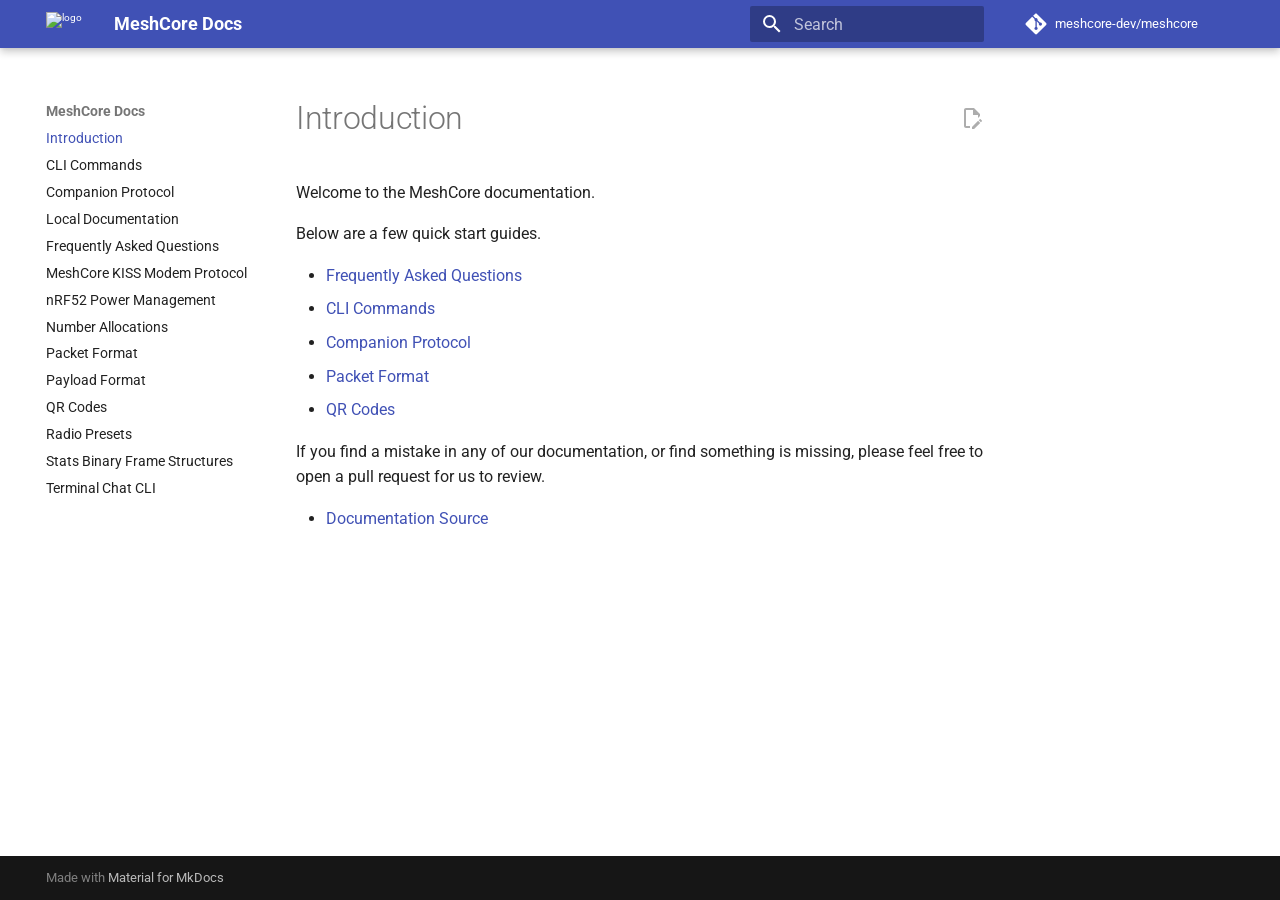
==== commit 2d055b8f: "deploy: c62d8c2b12b36372876ca9dbf89c98ed68e16cad" ====
--- a/index.html
+++ b/index.html
@@ -531,6 +531,33 @@
   
   
     <li class="md-nav__item">
+      <a href="radio_presets/" class="md-nav__link">
+        
+  
+  
+  <span class="md-ellipsis">
+    
+  
+    Radio Presets
+  
+
+    
+  </span>
+  
+  
+
+      </a>
+    </li>
+  
+
+    
+      
+      
+  
+  
+  
+  
+    <li class="md-nav__item">
       <a href="stats_binary_frames/" class="md-nav__link">
         
   
